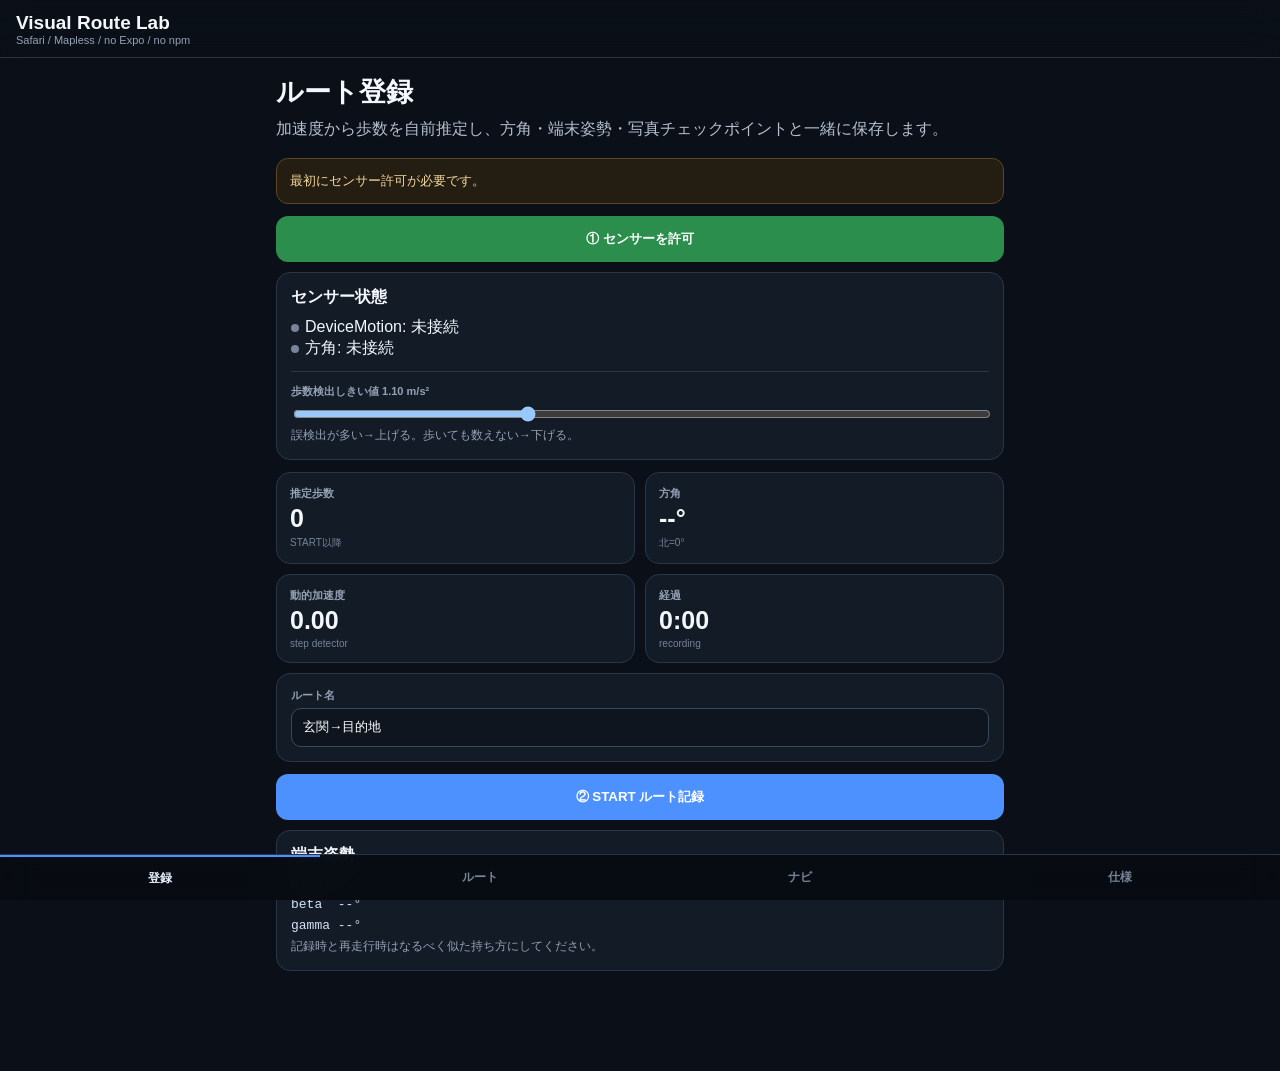
==== index.html @ d41ee61e "flileup" ====
<!doctype html>
<html lang="ja">
<head>
<meta charset="utf-8">
<meta name="viewport" content="width=device-width,initial-scale=1,viewport-fit=cover">
<meta name="theme-color" content="#0b1018">
<meta name="apple-mobile-web-app-capable" content="yes">
<meta name="apple-mobile-web-app-status-bar-style" content="black-translucent">
<title>Visual Route Lab</title>
<style>
:root{color-scheme:dark;--bg:#0b1018;--panel:#131b27;--line:#29364a;--text:#f4f7fb;--muted:#94a1b4;--accent:#4d91ff;--danger:#d5535d;--good:#55b96d;--warn:#efbd66}
*{box-sizing:border-box}html,body{margin:0;background:var(--bg);color:var(--text);font-family:-apple-system,BlinkMacSystemFont,"Segoe UI","Hiragino Sans","Yu Gothic",sans-serif}body{padding-bottom:calc(72px + env(safe-area-inset-bottom))}
header{position:sticky;top:0;z-index:20;background:rgba(11,16,24,.94);backdrop-filter:blur(14px);border-bottom:1px solid var(--line);padding:calc(12px + env(safe-area-inset-top)) 16px 11px}.title{font-size:19px;font-weight:800}.sub{font-size:11px;color:var(--muted)}
main{max-width:760px;margin:auto;padding:16px}.view{display:none}.view.active{display:block}h1{font-size:27px;margin:0 0 7px}.lead{color:#b5c0d0;line-height:1.55;margin:0 0 16px}
.card,.metric{background:var(--panel);border:1px solid var(--line);border-radius:14px}.card{padding:14px;margin-bottom:12px}.card h2{font-size:16px;margin:0 0 9px}.metrics{display:grid;grid-template-columns:1fr 1fr;gap:10px;margin-bottom:10px}.metric{padding:13px}.ml{font-size:11px;color:var(--muted);font-weight:700}.mv{font-size:25px;font-weight:800;margin-top:3px}.ms{font-size:10px;color:#758399;margin-top:3px}
.note{font-size:12px;color:var(--muted);line-height:1.55}.box{border-radius:12px;padding:12px 13px;margin-bottom:12px;font-size:13px;line-height:1.55}.warn{background:#241d12;border:1px solid #5b4726;color:#f3d69e}.error{background:#27151a;border:1px solid #63323a;color:#ffbdc2}.goodbox{background:#112119;border:1px solid #285e38;color:#afe3bb}
.btn{width:100%;border:0;border-radius:12px;padding:14px 13px;margin-bottom:10px;background:var(--accent);color:white;font-weight:800}.btn.secondary{background:transparent;border:1px solid #43526a;color:#dfe8f5}.btn.danger{background:var(--danger)}.btn.good{background:#2c8e4c}.btn:disabled{opacity:.4}.row{display:flex;gap:8px}.row>*{flex:1}
label{display:block;font-size:11px;color:var(--muted);font-weight:700;margin-bottom:5px}input[type=text],select{width:100%;border:1px solid #3b4960;background:#0e151f;color:#fff;border-radius:10px;padding:11px}input[type=range]{width:100%}.mono{font-family:ui-monospace,SFMono-Regular,Menlo,monospace;color:#d6e2f4;line-height:1.6;font-size:13px}
.dot{display:inline-block;width:8px;height:8px;border-radius:50%;background:#778497;margin-right:6px}.dot.ok{background:var(--good)}.route{padding:13px;border:1px solid var(--line);border-radius:12px;background:#101721;margin-bottom:10px}.route-title{font-weight:800;font-size:17px}.route-meta{font-size:11px;color:var(--muted);margin:4px 0 9px}.pills{display:flex;gap:6px;flex-wrap:wrap;margin:7px 0}.pill{font-size:10px;background:#0b111a;border:1px solid #2c394d;color:#adb9c9;padding:5px 7px;border-radius:8px}
.progress{height:12px;background:#0b1119;border-radius:999px;overflow:hidden;margin:10px 0}.progress>div{height:100%;background:var(--accent);width:0}.canvas-wrap{background:#0d141e;border:1px solid var(--line);border-radius:12px;padding:8px;margin:10px 0;text-align:center}canvas{width:100%;max-width:340px;aspect-ratio:1;background:#0b1118;border-radius:9px}.turn{font-weight:800;color:#f0c477;margin-top:8px}.kv{display:grid;grid-template-columns:auto 1fr;gap:5px 12px;font-size:13px}.kv div:nth-child(odd){color:var(--muted)}
.checks{display:flex;gap:8px;overflow:auto;padding:4px 0}.check{min-width:104px}.check img{width:104px;height:78px;object-fit:cover;border-radius:8px;background:#090d13}.check div{font-size:10px;color:var(--muted);text-align:center;margin-top:2px}
nav{position:fixed;left:0;right:0;bottom:0;z-index:30;display:grid;grid-template-columns:repeat(4,1fr);background:rgba(8,12,18,.96);backdrop-filter:blur(15px);border-top:1px solid var(--line);padding-bottom:env(safe-area-inset-bottom)}nav button{border:0;background:transparent;color:#778397;padding:13px 4px;font-weight:800;font-size:12px}nav button.active{color:#e8f0ff;border-top:2px solid var(--accent)}
.modal{display:none;position:fixed;inset:0;z-index:50;background:#000}.modal.active{display:flex;flex-direction:column}.video-wrap{flex:1;min-height:0;display:flex;align-items:center;justify-content:center}video{width:100%;height:100%;object-fit:cover}.controls{padding:14px;background:#0b1018;padding-bottom:calc(14px + env(safe-area-inset-bottom))}.match{font-size:20px;font-weight:800;margin:8px 0}.match.good{color:#8fdfa1}.match.weak{color:#efc577}
</style>
</head>
<body>
<header><div class="title">Visual Route Lab</div><div class="sub">Safari / Mapless / no Expo / no npm</div></header>
<main>
<div id="secureWarning" class="box error" hidden><strong>HTTPSが必要です。</strong><br>カメラを使うため、ファイル直開きではなくGitHub Pages等のHTTPS URLからSafariで開いてください。</div>

<section id="view-record" class="view active">
<h1>ルート登録</h1><p class="lead">加速度から歩数を自前推定し、方角・端末姿勢・写真チェックポイントと一緒に保存します。</p>
<div id="permissionBox" class="box warn">最初にセンサー許可が必要です。</div>
<button id="permit" class="btn good">① センサーを許可</button>
<div class="card"><h2>センサー状態</h2><div><span id="motionDot" class="dot"></span><span id="motionStatus">DeviceMotion: 未接続</span></div><div><span id="orientDot" class="dot"></span><span id="orientStatus">方角: 未接続</span></div><hr style="border:0;border-top:1px solid var(--line);margin:12px 0"><label>歩数検出しきい値 <span id="thLabel">1.10</span> m/s²</label><input id="threshold" type="range" min="0.55" max="2.20" step="0.05" value="1.10"><div class="note">誤検出が多い→上げる。歩いても数えない→下げる。</div></div>
<div class="metrics"><div class="metric"><div class="ml">推定歩数</div><div id="recordSteps" class="mv">0</div><div class="ms">START以降</div></div><div class="metric"><div class="ml">方角</div><div id="heading" class="mv">--°</div><div class="ms">北=0°</div></div><div class="metric"><div class="ml">動的加速度</div><div id="dyn" class="mv">0.00</div><div class="ms">step detector</div></div><div class="metric"><div class="ml">経過</div><div id="elapsed" class="mv">0:00</div><div class="ms">recording</div></div></div>
<div class="card"><label>ルート名</label><input id="routeName" type="text" value="玄関→目的地"></div>
<div id="recordButtons"><button id="startRecord" class="btn">② START ルート記録</button></div>
<div class="card"><h2>端末姿勢</h2><div class="mono">alpha <span id="alpha">--</span>°<br>beta&nbsp; <span id="beta">--</span>°<br>gamma <span id="gamma">--</span>°</div><div class="note">記録時と再走行時はなるべく似た持ち方にしてください。</div></div>
</section>

<section id="view-routes" class="view"><h1>保存ルート</h1><p class="lead">ルートと画像はSafariのIndexedDBに保存します。</p><div id="routesList"></div></section>

<section id="view-nav" class="view">
<h1>簡易ナビ</h1><p class="lead">歩数ベースでは同じSTART地点から再走行します。画像チェックポイントが一致すれば途中位置への補正も試せます。</p>
<div class="card"><label>対象ルート</label><select id="navSelect"><option value="">ルートを選択</option></select></div>
<div class="metrics"><div class="metric"><div class="ml">ナビ歩数</div><div id="navSteps" class="mv">0</div><div class="ms">補正後</div></div><div class="metric"><div class="ml">進捗</div><div id="navProgress" class="mv">0%</div><div class="ms">route position</div></div></div>
<div class="card"><div class="progress"><div id="progressBar"></div></div><div class="kv"><div>現在方角</div><div id="navHead">--°</div><div>登録時近傍</div><div id="recHead">--°</div><div>方角差</div><div id="headDiff">--°</div><div>画像補正</div><div id="offset">なし</div></div><div id="nextTurn" class="turn">ルートを選択してください</div></div>
<div class="canvas-wrap"><canvas id="navCanvas" width="340" height="340"></canvas><div class="note">仮歩幅0.70mで描く相対軌跡。実寸地図ではありません。</div></div>
<div id="navButtons"><button id="startNav" class="btn">同じSTART地点からナビ開始</button><button id="visualMatch" class="btn secondary">画像で現在地点を補正</button></div>
<div id="matchResult" class="card" hidden><h2>画像照合結果</h2><div id="matchScore" class="match">--</div><div id="matchDetail" class="note"></div><button id="applyMatch" class="btn good" hidden>この地点へ補正する</button></div>
</section>

<section id="view-info" class="view"><h1>仕様・制約</h1><div class="card"><h2>不要なもの</h2><div class="kv"><div>Expo</div><div>不要</div><div>npm / Node</div><div>不要</div><div>Xcode / Mac</div><div>不要</div><div>Developer登録</div><div>不要</div><div>外部AI API</div><div>不要</div></div></div><div class="card"><h2>重要な制約</h2><div class="note">ARKit/SLAMではありません。歩数は加速度からの推定です。方角は磁気環境と持ち方の影響を受けます。画像照合は深層学習ではなく簡易特徴量です。絶対座標(x,y,z)やセンチメートル精度は出ません。</div></div></section>
</main>
<nav><button data-view="record" class="active">登録</button><button data-view="routes">ルート</button><button data-view="nav">ナビ</button><button data-view="info">仕様</button></nav>

<div id="camera" class="modal"><div class="video-wrap"><video id="video" playsinline autoplay muted></video></div><div class="controls"><div id="cameraHelp" class="note" style="margin-bottom:10px"></div><button id="capture" class="btn">撮影</button><button id="closeCamera" class="btn secondary">キャンセル</button></div></div>

<script>
(()=>{'use strict';
const $=id=>document.getElementById(id), clamp=(v,a,b)=>Math.max(a,Math.min(b,v)), norm=d=>((d%360)+360)%360;
const adiff=(a,b)=>{let d=Math.abs(norm(a)-norm(b));return d>180?360-d:d};
const ftime=ms=>{const s=Math.max(0,Math.floor(ms/1000));return `${Math.floor(s/60)}:${String(s%60).padStart(2,'0')}`};
const st={granted:false,heading:null,ori:{alpha:null,beta:null,gamma:null},dyn:0,det:{g:9.81,last:0,lastStep:0,th:1.10,refr:300},recording:false,rsteps:0,startAt:0,events:[],checks:[],nav:false,nraw:0,noffset:0,route:null,candidate:null,stream:null,camMode:null};
let dbp=null;
function db(){if(dbp)return dbp;dbp=new Promise((res,rej)=>{const q=indexedDB.open('visual-route-web-v1',1);q.onupgradeneeded=()=>{if(!q.result.objectStoreNames.contains('routes'))q.result.createObjectStore('routes',{keyPath:'id'})};q.onsuccess=()=>res(q.result);q.onerror=()=>rej(q.error)});return dbp}
async function getRoutes(){const d=await db();return new Promise((res,rej)=>{const tx=d.transaction('routes','readonly'),q=tx.objectStore('routes').getAll();q.onsuccess=()=>res(q.result||[]);q.onerror=()=>rej(q.error)})}
async function putRoute(r){const d=await db();return new Promise((res,rej)=>{const tx=d.transaction('routes','readwrite');tx.objectStore('routes').put(r);tx.oncomplete=res;tx.onerror=()=>rej(tx.error)})}
async function delRoute(id){const d=await db();return new Promise((res,rej)=>{const tx=d.transaction('routes','readwrite');tx.objectStore('routes').delete(id);tx.oncomplete=res;tx.onerror=()=>rej(tx.error)})}
function dot(id,ok){$(id).classList.toggle('ok',ok)}
function onOri(e){let h=null;if(typeof e.webkitCompassHeading==='number')h=norm(e.webkitCompassHeading);else if(typeof e.alpha==='number')h=norm(360-e.alpha);if(h!==null)st.heading=h;st.ori={alpha:e.alpha,beta:e.beta,gamma:e.gamma};dot('orientDot',true);$('orientStatus').textContent='方角: 受信中';live()}
function onMotion(e){const a=e.accelerationIncludingGravity;if(!a||[a.x,a.y,a.z].some(v=>typeof v!=='number'))return;const m=Math.sqrt(a.x*a.x+a.y*a.y+a.z*a.z);st.det.g=.92*st.det.g+.08*m;const dyn=Math.abs(m-st.det.g);st.dyn=dyn;dot('motionDot',true);$('motionStatus').textContent='DeviceMotion: 受信中';const now=performance.now();if(dyn>=st.det.th&&st.det.last<st.det.th&&now-st.det.lastStep>=st.det.refr){st.det.lastStep=now;step()}st.det.last=dyn;live()}
function step(){if(st.recording){st.rsteps++;st.events.push({t:Date.now(),steps:st.rsteps,heading:st.heading,ori:{...st.ori}})}if(st.nav)st.nraw++;live();renderNav()}
async function permit(){try{let ok=true;if(typeof DeviceMotionEvent!=='undefined'&&typeof DeviceMotionEvent.requestPermission==='function')ok=(await DeviceMotionEvent.requestPermission())==='granted'&&ok;if(typeof DeviceOrientationEvent!=='undefined'&&typeof DeviceOrientationEvent.requestPermission==='function')ok=(await DeviceOrientationEvent.requestPermission())==='granted'&&ok;if(!ok)throw new Error('権限が拒否されました');addEventListener('devicemotion',onMotion,{passive:true});addEventListener('deviceorientation',onOri,{passive:true});st.granted=true;$('permissionBox').className='box goodbox';$('permissionBox').textContent='センサー許可済み。iPhoneを少し動かして値を確認してください。';$('permit').disabled=true;$('permit').textContent='センサー許可済み'}catch(e){$('permissionBox').className='box error';$('permissionBox').textContent='開始できません: '+e.message}}
function live(){$('recordSteps').textContent=st.rsteps;$('heading').textContent=st.heading==null?'--°':`${st.heading.toFixed(0)}°`;$('dyn').textContent=st.dyn.toFixed(2);for(const k of ['alpha','beta','gamma']){$(k).textContent=typeof st.ori[k]==='number'?st.ori[k].toFixed(1):'--'}if(st.recording)$('elapsed').textContent=ftime(Date.now()-st.startAt)}
function startRecord(){if(!st.granted){alert('先にセンサーを許可してください。');return}st.recording=true;st.rsteps=0;st.startAt=Date.now();st.events=[{t:Date.now(),steps:0,heading:st.heading,ori:{...st.ori}}];st.checks=[];$('recordButtons').innerHTML='<button id="stopRecord" class="btn danger">STOP 保存</button><button id="checkpoint" class="btn secondary">現在地点を写真で記録</button>';$('stopRecord').onclick=stopRecord;$('checkpoint').onclick=()=>openCamera('checkpoint')}
function turns(events){const out=[];if(!events.length)return out;let anchor=events[0].heading,lastStep=0;for(const e of events){if(e.heading==null||anchor==null){anchor=e.heading??anchor;continue}const d=adiff(e.heading,anchor);if(d>=45&&e.steps-lastStep>=3){out.push({steps:e.steps,heading:e.heading,diff:d});anchor=e.heading;lastStep=e.steps}}return out}
async function stopRecord(){st.recording=false;if(st.rsteps<3){alert('歩数が少なすぎるため保存しません。');resetRecord();return}const r={id:'route-'+Date.now(),name:$('routeName').value.trim()||'無題ルート',createdAt:new Date().toISOString(),durationMs:Date.now()-st.startAt,totalSteps:st.rsteps,strideM:.70,events:st.events,turns:turns(st.events),checkpoints:st.checks};await putRoute(r);alert(`保存しました\n${r.name}\n${r.totalSteps}歩 / 写真${r.checkpoints.length}枚`);resetRecord();refresh()}
function resetRecord(){st.recording=false;st.rsteps=0;st.events=[];st.checks=[];$('elapsed').textContent='0:00';$('recordButtons').innerHTML='<button id="startRecord" class="btn">② START ルート記録</button>';$('startRecord').onclick=startRecord;live()}
async function openCamera(mode){if(!window.isSecureContext){alert('カメラにはHTTPSが必要です。');return}try{st.camMode=mode;st.stream=await navigator.mediaDevices.getUserMedia({video:{facingMode:{ideal:'environment'},width:{ideal:1280}},audio:false});$('video').srcObject=st.stream;$('camera').classList.add('active');$('cameraHelp').textContent=mode==='checkpoint'?`記録中 ${st.rsteps}歩地点。固定物を中心に撮影してください。`:'登録時のチェックポイントに近い構図で撮影してください。'}catch(e){alert('カメラを開始できません: '+e.message)}}
function closeCamera(){$('camera').classList.remove('active');if(st.stream){st.stream.getTracks().forEach(t=>t.stop());st.stream=null}$('video').srcObject=null}
async function snap(){const v=$('video');if(v.videoWidth<2)await new Promise(r=>setTimeout(r,250));const max=640,s=Math.min(1,max/v.videoWidth),w=Math.max(1,Math.round(v.videoWidth*s)),h=Math.max(1,Math.round(v.videoHeight*s)),c=document.createElement('canvas');c.width=w;c.height=h;c.getContext('2d').drawImage(v,0,0,w,h);const blob=await new Promise(r=>c.toBlob(r,'image/jpeg',.72));return{blob,desc:descriptor(c)}}
function descriptor(c){const s=document.createElement('canvas');s.width=8;s.height=8;const x=s.getContext('2d',{willReadFrequently:true});x.drawImage(c,0,0,8,8);const d=x.getImageData(0,0,8,8).data,lum=[],R=Array(16).fill(0),G=Array(16).fill(0),B=Array(16).fill(0);for(let i=0;i<d.length;i+=4){const r=d[i],g=d[i+1],b=d[i+2];lum.push(.2126*r+.7152*g+.0722*b);R[Math.min(15,r>>4)]++;G[Math.min(15,g>>4)]++;B[Math.min(15,b>>4)]++}const mean=lum.reduce((a,b)=>a+b,0)/lum.length,sd=Math.sqrt(lum.reduce((q,v)=>q+(v-mean)**2,0)/lum.length)||1,n=h=>{const sum=h.reduce((a,b)=>a+b,0)||1;return h.map(v=>v/sum)};return{lum:lum.map(v=>(v-mean)/sd),r:n(R),g:n(G),b:n(B)}}
function cosine(a,b){let dot=0,aa=0,bb=0;for(let i=0;i<a.length;i++){dot+=a[i]*b[i];aa+=a[i]*a[i];bb+=b[i]*b[i]}return dot/(Math.sqrt(aa*bb)||1)}
function sim(a,b){return clamp(.65*((cosine(a.lum,b.lum)+1)/2)+.35*((cosine(a.r,b.r)+cosine(a.g,b.g)+cosine(a.b,b.b))/3),0,1)}
async function capture(){const s=await snap();if(st.camMode==='checkpoint'){if(st.recording)st.checks.push({id:'cp-'+Date.now(),steps:st.rsteps,heading:st.heading,blob:s.blob,descriptor:s.desc});closeCamera();alert(`${st.rsteps}歩地点の写真を保存しました。`)}else{closeCamera();match(s.desc)}}
function match(desc){if(!st.route?.checkpoints?.length){alert('このルートには写真がありません。');return}let best=null;for(const cp of st.route.checkpoints){if(!cp.descriptor)continue;const score=sim(desc,cp.descriptor);if(!best||score>best.score)best={cp,score}}if(!best)return;st.candidate=best;$('matchResult').hidden=false;$('matchScore').textContent=`類似度 ${(best.score*100).toFixed(0)}%`;$('matchScore').className='match '+(best.score>=.72?'good':'weak');$('matchDetail').textContent=`最も近い登録画像: ${best.cp.steps}歩地点。`+(best.score>=.72?' 補正候補として比較的強い一致です。':' 一致が弱めです。構図を合わせて再撮影してください。');$('applyMatch').hidden=best.score<.62}
function applyMatch(){if(!st.candidate)return;st.noffset=st.candidate.cp.steps-st.nraw;$('offset').textContent=`${st.noffset>=0?'+':''}${st.noffset}歩`;renderNav()}
function routePoints(r){const p=[{x:0,y:0,steps:0}];let x=0,y=0;for(const e of r?.events||[]){if(!e.steps)continue;const h=(typeof e.heading==='number'?e.heading:0)*Math.PI/180;x+=Math.sin(h)*(r.strideM||.7);y-=Math.cos(h)*(r.strideM||.7);p.push({x,y,steps:e.steps})}return p}
function draw(c,r,progress=null){const ctx=c.getContext('2d');ctx.fillStyle='#0b1118';ctx.fillRect(0,0,c.width,c.height);const p=routePoints(r);if(p.length<2)return;const xs=p.map(q=>q.x),ys=p.map(q=>q.y),minX=Math.min(...xs),maxX=Math.max(...xs),minY=Math.min(...ys),maxY=Math.max(...ys),rx=Math.max(.5,maxX-minX),ry=Math.max(.5,maxY-minY),pad=28,u=c.width-pad*2,sc=Math.min(u/rx,u/ry),xy=q=>({x:pad+(q.x-minX)*sc+(u-rx*sc)/2,y:pad+(q.y-minY)*sc+(u-ry*sc)/2});ctx.strokeStyle='#596a82';ctx.lineWidth=3;ctx.beginPath();p.forEach((q,i)=>{q=xy(q);i?ctx.lineTo(q.x,q.y):ctx.moveTo(q.x,q.y)});ctx.stroke();const d=(q,col,r)=>{q=xy(q);ctx.fillStyle=col;ctx.beginPath();ctx.arc(q.x,q.y,r,0,Math.PI*2);ctx.fill()};d(p[0],'#62c77a',7);d(p.at(-1),'#efb85e',7);if(progress!=null)d(p[clamp(Math.round(progress*(p.length-1)),0,p.length-1)],'#4d91ff',8);ctx.fillStyle='#7b899c';ctx.font='bold 12px -apple-system';ctx.fillText('N',c.width-22,18)}
async function refresh(){const rs=(await getRoutes()).sort((a,b)=>String(b.createdAt).localeCompare(String(a.createdAt))),list=$('routesList');list.innerHTML='';if(!rs.length)list.innerHTML='<div class="card"><div class="note">まだルートがありません。</div></div>';for(const r of rs){const d=document.createElement('div');d.className='route';d.innerHTML='<div class="route-title"></div><div class="route-meta"></div><div class="pills"></div><div class="canvas-wrap"><canvas width="340" height="340"></canvas></div><div class="checks"></div><div class="row"><button class="btn secondary choose" style="margin:0">ナビに選択</button><button class="btn secondary del" style="margin:0">削除</button></div>';d.querySelector('.route-title').textContent=r.name;d.querySelector('.route-meta').textContent=new Date(r.createdAt).toLocaleString('ja-JP');d.querySelector('.pills').innerHTML=`<span class="pill">${r.totalSteps}歩</span><span class="pill">${ftime(r.durationMs)}</span><span class="pill">${r.turns?.length||0} turns</span><span class="pill">${r.checkpoints?.length||0} photos</span>`;draw(d.querySelector('canvas'),r);const cc=d.querySelector('.checks');for(const cp of r.checkpoints||[]){const b=document.createElement('div');b.className='check';const img=document.createElement('img'),url=URL.createObjectURL(cp.blob);img.src=url;img.onload=()=>URL.revokeObjectURL(url);const lab=document.createElement('div');lab.textContent=`${cp.steps}歩`;b.append(img,lab);cc.appendChild(b)}d.querySelector('.choose').onclick=()=>{$('navSelect').value=r.id;loadNav(r.id);show('nav')};d.querySelector('.del').onclick=async()=>{if(confirm(`「${r.name}」を削除しますか？`)){await delRoute(r.id);refresh()}};list.appendChild(d)}const sel=$('navSelect'),prev=sel.value;sel.innerHTML='<option value="">ルートを選択</option>';for(const r of rs){const o=document.createElement('option');o.value=r.id;o.textContent=`${r.name} / ${r.totalSteps}歩`;sel.appendChild(o)}if(rs.some(r=>r.id===prev))sel.value=prev}
async function loadNav(id){const rs=await getRoutes();st.route=rs.find(r=>r.id===id)||null;st.nav=false;st.nraw=0;st.noffset=0;st.candidate=null;$('offset').textContent='なし';$('matchResult').hidden=true;renderNav()}
function nearest(r,steps){let best=null,err=1e9;for(const e of r?.events||[]){const x=Math.abs(e.steps-steps);if(x<err){err=x;best=e}}return best}function nextT(r,steps){return(r?.turns||[]).find(t=>t.steps>steps+1)||null}
function renderNav(){const r=st.route,steps=Math.max(0,st.nraw+st.noffset);$('navSteps').textContent=steps;$('navHead').textContent=st.heading==null?'--°':`${st.heading.toFixed(0)}°`;if(!r){$('navProgress').textContent='0%';$('progressBar').style.width='0%';$('nextTurn').textContent='ルートを選択してください';draw($('navCanvas'),null);return}const p=clamp(steps/Math.max(1,r.totalSteps),0,1);$('navProgress').textContent=`${Math.round(p*100)}%`;$('progressBar').style.width=`${p*100}%`;const e=nearest(r,steps);$('recHead').textContent=e?.heading==null?'--°':`${e.heading.toFixed(0)}°`;$('headDiff').textContent=e?.heading==null||st.heading==null?'--°':`${adiff(e.heading,st.heading).toFixed(0)}°`;const t=nextT(r,steps);$('nextTurn').textContent=p>=.98?'GOAL付近です':t?`次の大きな方向変化まで約 ${Math.max(0,t.steps-steps)} 歩`:'この先に大きな方向変化はありません';draw($('navCanvas'),r,p)}
function startNav(){if(!st.granted){alert('先に登録タブでセンサーを許可してください。');return}if(!st.route){alert('ルートを選択してください。');return}st.nav=true;st.nraw=0;st.noffset=0;$('offset').textContent='なし';navButtons(true)}function stopNav(){st.nav=false;navButtons(false)}function navButtons(active){$('navButtons').innerHTML=active?'<button id="stopNav" class="btn danger">ナビ停止</button><button id="visualMatch" class="btn secondary">画像で現在地点を補正</button>':'<button id="startNav" class="btn">同じSTART地点からナビ開始</button><button id="visualMatch" class="btn secondary">画像で現在地点を補正</button>';if(active)$('stopNav').onclick=stopNav;else $('startNav').onclick=startNav;$('visualMatch').onclick=()=>openCamera('visual-match')}
function show(name){document.querySelectorAll('.view').forEach(v=>v.classList.remove('active'));document.querySelectorAll('nav button').forEach(b=>b.classList.toggle('active',b.dataset.view===name));$('view-'+name).classList.add('active');if(name==='routes')refresh();if(name==='nav')renderNav();scrollTo(0,0)}
document.querySelectorAll('nav button').forEach(b=>b.onclick=()=>show(b.dataset.view));$('permit').onclick=permit;$('startRecord').onclick=startRecord;$('threshold').oninput=()=>{st.det.th=parseFloat($('threshold').value);$('thLabel').textContent=st.det.th.toFixed(2)};$('capture').onclick=capture;$('closeCamera').onclick=closeCamera;$('startNav').onclick=startNav;$('visualMatch').onclick=()=>openCamera('visual-match');$('applyMatch').onclick=applyMatch;$('navSelect').onchange=()=>loadNav($('navSelect').value);if(!window.isSecureContext)$('secureWarning').hidden=false;setInterval(()=>{if(st.recording)live()},500);db().then(refresh);
})();
</script>
</body></html>
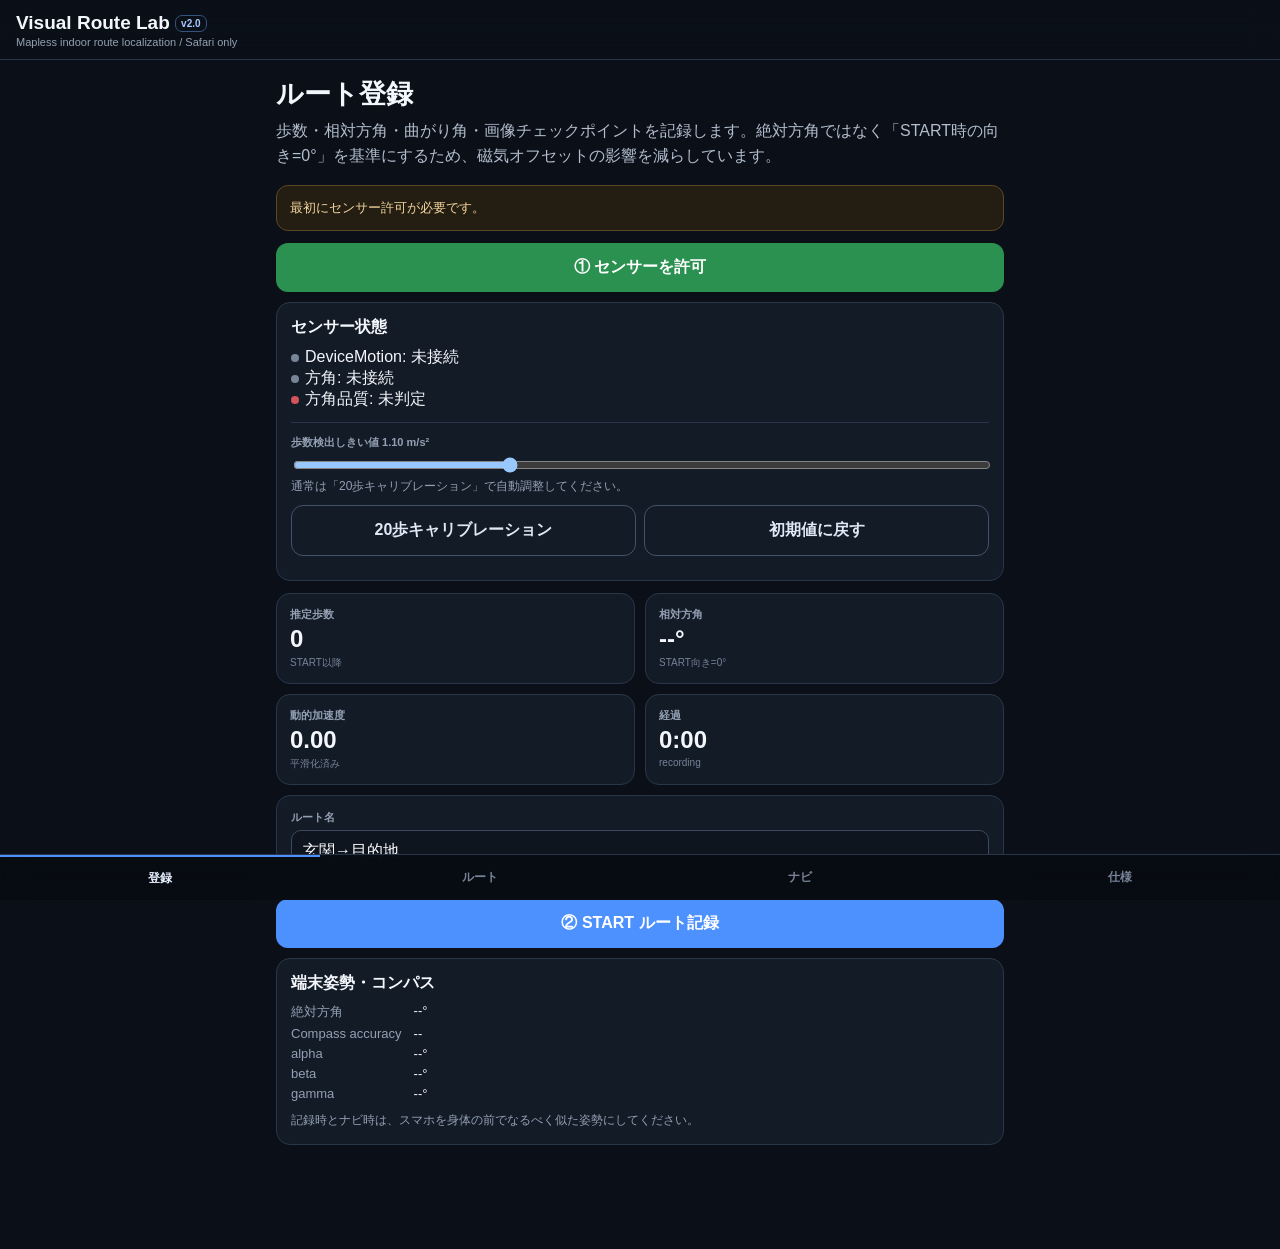
==== commit 3137b664: "Add files via upload" ====
--- a/index.html
+++ b/index.html
@@ -6,96 +6,181 @@
 <meta name="theme-color" content="#0b1018">
 <meta name="apple-mobile-web-app-capable" content="yes">
 <meta name="apple-mobile-web-app-status-bar-style" content="black-translucent">
-<title>Visual Route Lab</title>
-<style>
-:root{color-scheme:dark;--bg:#0b1018;--panel:#131b27;--line:#29364a;--text:#f4f7fb;--muted:#94a1b4;--accent:#4d91ff;--danger:#d5535d;--good:#55b96d;--warn:#efbd66}
-*{box-sizing:border-box}html,body{margin:0;background:var(--bg);color:var(--text);font-family:-apple-system,BlinkMacSystemFont,"Segoe UI","Hiragino Sans","Yu Gothic",sans-serif}body{padding-bottom:calc(72px + env(safe-area-inset-bottom))}
-header{position:sticky;top:0;z-index:20;background:rgba(11,16,24,.94);backdrop-filter:blur(14px);border-bottom:1px solid var(--line);padding:calc(12px + env(safe-area-inset-top)) 16px 11px}.title{font-size:19px;font-weight:800}.sub{font-size:11px;color:var(--muted)}
-main{max-width:760px;margin:auto;padding:16px}.view{display:none}.view.active{display:block}h1{font-size:27px;margin:0 0 7px}.lead{color:#b5c0d0;line-height:1.55;margin:0 0 16px}
-.card,.metric{background:var(--panel);border:1px solid var(--line);border-radius:14px}.card{padding:14px;margin-bottom:12px}.card h2{font-size:16px;margin:0 0 9px}.metrics{display:grid;grid-template-columns:1fr 1fr;gap:10px;margin-bottom:10px}.metric{padding:13px}.ml{font-size:11px;color:var(--muted);font-weight:700}.mv{font-size:25px;font-weight:800;margin-top:3px}.ms{font-size:10px;color:#758399;margin-top:3px}
-.note{font-size:12px;color:var(--muted);line-height:1.55}.box{border-radius:12px;padding:12px 13px;margin-bottom:12px;font-size:13px;line-height:1.55}.warn{background:#241d12;border:1px solid #5b4726;color:#f3d69e}.error{background:#27151a;border:1px solid #63323a;color:#ffbdc2}.goodbox{background:#112119;border:1px solid #285e38;color:#afe3bb}
-.btn{width:100%;border:0;border-radius:12px;padding:14px 13px;margin-bottom:10px;background:var(--accent);color:white;font-weight:800}.btn.secondary{background:transparent;border:1px solid #43526a;color:#dfe8f5}.btn.danger{background:var(--danger)}.btn.good{background:#2c8e4c}.btn:disabled{opacity:.4}.row{display:flex;gap:8px}.row>*{flex:1}
-label{display:block;font-size:11px;color:var(--muted);font-weight:700;margin-bottom:5px}input[type=text],select{width:100%;border:1px solid #3b4960;background:#0e151f;color:#fff;border-radius:10px;padding:11px}input[type=range]{width:100%}.mono{font-family:ui-monospace,SFMono-Regular,Menlo,monospace;color:#d6e2f4;line-height:1.6;font-size:13px}
-.dot{display:inline-block;width:8px;height:8px;border-radius:50%;background:#778497;margin-right:6px}.dot.ok{background:var(--good)}.route{padding:13px;border:1px solid var(--line);border-radius:12px;background:#101721;margin-bottom:10px}.route-title{font-weight:800;font-size:17px}.route-meta{font-size:11px;color:var(--muted);margin:4px 0 9px}.pills{display:flex;gap:6px;flex-wrap:wrap;margin:7px 0}.pill{font-size:10px;background:#0b111a;border:1px solid #2c394d;color:#adb9c9;padding:5px 7px;border-radius:8px}
-.progress{height:12px;background:#0b1119;border-radius:999px;overflow:hidden;margin:10px 0}.progress>div{height:100%;background:var(--accent);width:0}.canvas-wrap{background:#0d141e;border:1px solid var(--line);border-radius:12px;padding:8px;margin:10px 0;text-align:center}canvas{width:100%;max-width:340px;aspect-ratio:1;background:#0b1118;border-radius:9px}.turn{font-weight:800;color:#f0c477;margin-top:8px}.kv{display:grid;grid-template-columns:auto 1fr;gap:5px 12px;font-size:13px}.kv div:nth-child(odd){color:var(--muted)}
-.checks{display:flex;gap:8px;overflow:auto;padding:4px 0}.check{min-width:104px}.check img{width:104px;height:78px;object-fit:cover;border-radius:8px;background:#090d13}.check div{font-size:10px;color:var(--muted);text-align:center;margin-top:2px}
-nav{position:fixed;left:0;right:0;bottom:0;z-index:30;display:grid;grid-template-columns:repeat(4,1fr);background:rgba(8,12,18,.96);backdrop-filter:blur(15px);border-top:1px solid var(--line);padding-bottom:env(safe-area-inset-bottom)}nav button{border:0;background:transparent;color:#778397;padding:13px 4px;font-weight:800;font-size:12px}nav button.active{color:#e8f0ff;border-top:2px solid var(--accent)}
-.modal{display:none;position:fixed;inset:0;z-index:50;background:#000}.modal.active{display:flex;flex-direction:column}.video-wrap{flex:1;min-height:0;display:flex;align-items:center;justify-content:center}video{width:100%;height:100%;object-fit:cover}.controls{padding:14px;background:#0b1018;padding-bottom:calc(14px + env(safe-area-inset-bottom))}.match{font-size:20px;font-weight:800;margin:8px 0}.match.good{color:#8fdfa1}.match.weak{color:#efc577}
-</style>
+<meta name="apple-mobile-web-app-title" content="Visual Route">
+<link rel="manifest" href="./manifest.webmanifest">
+<link rel="stylesheet" href="./style.css?v=2.0.0">
+<title>Visual Route Lab v2</title>
 </head>
 <body>
-<header><div class="title">Visual Route Lab</div><div class="sub">Safari / Mapless / no Expo / no npm</div></header>
+<header>
+  <div class="header-title">Visual Route Lab <span class="version">v2.0</span></div>
+  <div class="header-sub">Mapless indoor route localization / Safari only</div>
+</header>
+
+<div id="resumeBanner" class="resume-banner" hidden>
+  <div><strong>計測を一時停止しました</strong><br><span id="resumeReason">Safariが非表示になりました。</span></div>
+  <button id="btnResumeMeasurement" class="mini-btn">計測を再開</button>
+</div>
+
 <main>
-<div id="secureWarning" class="box error" hidden><strong>HTTPSが必要です。</strong><br>カメラを使うため、ファイル直開きではなくGitHub Pages等のHTTPS URLからSafariで開いてください。</div>
+  <div id="secureWarning" class="box error" hidden>
+    <strong>HTTPSが必要です。</strong><br>
+    GitHub PagesのHTTPS URLからSafariで開いてください。
+  </div>
 
-<section id="view-record" class="view active">
-<h1>ルート登録</h1><p class="lead">加速度から歩数を自前推定し、方角・端末姿勢・写真チェックポイントと一緒に保存します。</p>
-<div id="permissionBox" class="box warn">最初にセンサー許可が必要です。</div>
-<button id="permit" class="btn good">① センサーを許可</button>
-<div class="card"><h2>センサー状態</h2><div><span id="motionDot" class="dot"></span><span id="motionStatus">DeviceMotion: 未接続</span></div><div><span id="orientDot" class="dot"></span><span id="orientStatus">方角: 未接続</span></div><hr style="border:0;border-top:1px solid var(--line);margin:12px 0"><label>歩数検出しきい値 <span id="thLabel">1.10</span> m/s²</label><input id="threshold" type="range" min="0.55" max="2.20" step="0.05" value="1.10"><div class="note">誤検出が多い→上げる。歩いても数えない→下げる。</div></div>
-<div class="metrics"><div class="metric"><div class="ml">推定歩数</div><div id="recordSteps" class="mv">0</div><div class="ms">START以降</div></div><div class="metric"><div class="ml">方角</div><div id="heading" class="mv">--°</div><div class="ms">北=0°</div></div><div class="metric"><div class="ml">動的加速度</div><div id="dyn" class="mv">0.00</div><div class="ms">step detector</div></div><div class="metric"><div class="ml">経過</div><div id="elapsed" class="mv">0:00</div><div class="ms">recording</div></div></div>
-<div class="card"><label>ルート名</label><input id="routeName" type="text" value="玄関→目的地"></div>
-<div id="recordButtons"><button id="startRecord" class="btn">② START ルート記録</button></div>
-<div class="card"><h2>端末姿勢</h2><div class="mono">alpha <span id="alpha">--</span>°<br>beta&nbsp; <span id="beta">--</span>°<br>gamma <span id="gamma">--</span>°</div><div class="note">記録時と再走行時はなるべく似た持ち方にしてください。</div></div>
-</section>
+  <section id="view-record" class="view active">
+    <h1>ルート登録</h1>
+    <p class="lead">歩数・相対方角・曲がり角・画像チェックポイントを記録します。絶対方角ではなく「START時の向き=0°」を基準にするため、磁気オフセットの影響を減らしています。</p>
 
-<section id="view-routes" class="view"><h1>保存ルート</h1><p class="lead">ルートと画像はSafariのIndexedDBに保存します。</p><div id="routesList"></div></section>
+    <div id="permissionBox" class="box warn">最初にセンサー許可が必要です。</div>
+    <button id="btnPermission" class="btn good">① センサーを許可</button>
 
-<section id="view-nav" class="view">
-<h1>簡易ナビ</h1><p class="lead">歩数ベースでは同じSTART地点から再走行します。画像チェックポイントが一致すれば途中位置への補正も試せます。</p>
-<div class="card"><label>対象ルート</label><select id="navSelect"><option value="">ルートを選択</option></select></div>
-<div class="metrics"><div class="metric"><div class="ml">ナビ歩数</div><div id="navSteps" class="mv">0</div><div class="ms">補正後</div></div><div class="metric"><div class="ml">進捗</div><div id="navProgress" class="mv">0%</div><div class="ms">route position</div></div></div>
-<div class="card"><div class="progress"><div id="progressBar"></div></div><div class="kv"><div>現在方角</div><div id="navHead">--°</div><div>登録時近傍</div><div id="recHead">--°</div><div>方角差</div><div id="headDiff">--°</div><div>画像補正</div><div id="offset">なし</div></div><div id="nextTurn" class="turn">ルートを選択してください</div></div>
-<div class="canvas-wrap"><canvas id="navCanvas" width="340" height="340"></canvas><div class="note">仮歩幅0.70mで描く相対軌跡。実寸地図ではありません。</div></div>
-<div id="navButtons"><button id="startNav" class="btn">同じSTART地点からナビ開始</button><button id="visualMatch" class="btn secondary">画像で現在地点を補正</button></div>
-<div id="matchResult" class="card" hidden><h2>画像照合結果</h2><div id="matchScore" class="match">--</div><div id="matchDetail" class="note"></div><button id="applyMatch" class="btn good" hidden>この地点へ補正する</button></div>
-</section>
+    <div class="card">
+      <h2>センサー状態</h2>
+      <div><span id="motionDot" class="dot"></span><span id="motionStatus">DeviceMotion: 未接続</span></div>
+      <div><span id="orientDot" class="dot"></span><span id="orientStatus">方角: 未接続</span></div>
+      <div><span id="compassQualityDot" class="dot"></span><span id="compassQuality">方角品質: 未判定</span></div>
+      <div class="divider"></div>
+      <label>歩数検出しきい値 <span id="thresholdLabel">1.10</span> m/s²</label>
+      <input id="threshold" type="range" min="0.35" max="2.80" step="0.05" value="1.10">
+      <div class="note">通常は「20歩キャリブレーション」で自動調整してください。</div>
+      <div class="row top-gap">
+        <button id="btnCalibration" class="btn secondary">20歩キャリブレーション</button>
+        <button id="btnResetCalibration" class="btn secondary">初期値に戻す</button>
+      </div>
+      <div id="calibrationResult" class="small"></div>
+    </div>
 
-<section id="view-info" class="view"><h1>仕様・制約</h1><div class="card"><h2>不要なもの</h2><div class="kv"><div>Expo</div><div>不要</div><div>npm / Node</div><div>不要</div><div>Xcode / Mac</div><div>不要</div><div>Developer登録</div><div>不要</div><div>外部AI API</div><div>不要</div></div></div><div class="card"><h2>重要な制約</h2><div class="note">ARKit/SLAMではありません。歩数は加速度からの推定です。方角は磁気環境と持ち方の影響を受けます。画像照合は深層学習ではなく簡易特徴量です。絶対座標(x,y,z)やセンチメートル精度は出ません。</div></div></section>
+    <div class="metrics">
+      <div class="metric"><div class="metric-label">推定歩数</div><div id="recordSteps" class="metric-value">0</div><div class="metric-sub">START以降</div></div>
+      <div class="metric"><div class="metric-label">相対方角</div><div id="relativeHeading" class="metric-value">--°</div><div class="metric-sub">START向き=0°</div></div>
+      <div class="metric"><div class="metric-label">動的加速度</div><div id="dynamicAcc" class="metric-value">0.00</div><div class="metric-sub">平滑化済み</div></div>
+      <div class="metric"><div class="metric-label">経過</div><div id="elapsed" class="metric-value">0:00</div><div class="metric-sub">recording</div></div>
+    </div>
+
+    <div class="card">
+      <label>ルート名</label>
+      <input id="routeName" type="text" value="玄関→目的地" autocomplete="off">
+    </div>
+
+    <div id="recordButtons"><button id="btnStartRecord" class="btn">② START ルート記録</button></div>
+
+    <div class="card">
+      <h2>端末姿勢・コンパス</h2>
+      <div class="kv">
+        <div>絶対方角</div><div id="absoluteHeading">--°</div>
+        <div>Compass accuracy</div><div id="compassAccuracy">--</div>
+        <div>alpha</div><div id="alpha">--°</div>
+        <div>beta</div><div id="beta">--°</div>
+        <div>gamma</div><div id="gamma">--°</div>
+      </div>
+      <div class="note top-gap">記録時とナビ時は、スマホを身体の前でなるべく似た姿勢にしてください。</div>
+    </div>
+  </section>
+
+  <section id="view-routes" class="view">
+    <h1>保存ルート</h1>
+    <p class="lead">ルートと写真はSafariのIndexedDBに保存します。消失対策としてバックアップ書き出しもできます。</p>
+    <div class="card">
+      <h2>バックアップ</h2>
+      <div class="row">
+        <button id="btnExport" class="btn secondary">バックアップ書き出し</button>
+        <button id="btnImport" class="btn secondary">バックアップ復元</button>
+      </div>
+      <input id="importFile" type="file" accept="application/json,.json" hidden>
+      <div id="storageInfo" class="small">ストレージ使用量を確認中…</div>
+    </div>
+    <div id="routesList"></div>
+  </section>
+
+  <section id="view-nav" class="view">
+    <h1>簡易ナビ</h1>
+    <p class="lead">歩数だけでなく、相対方角・曲がり角で自動補正します。さらに画像チェックポイントで途中地点へ再ローカライズできます。</p>
+
+    <div class="card">
+      <label>対象ルート</label>
+      <select id="navRouteSelect"><option value="">ルートを選択</option></select>
+    </div>
+
+    <div class="metrics">
+      <div class="metric"><div class="metric-label">推定地点</div><div id="navSteps" class="metric-value">0歩</div><div class="metric-sub">補正後</div></div>
+      <div class="metric"><div class="metric-label">進捗</div><div id="navProgressValue" class="metric-value">0%</div><div class="metric-sub">route position</div></div>
+      <div class="metric"><div class="metric-label">信頼度</div><div id="navConfidence" class="metric-value confidence-medium">--</div><div class="metric-sub">複数情報から評価</div></div>
+      <div class="metric"><div class="metric-label">相対方角</div><div id="navRelativeHeading" class="metric-value">--°</div><div class="metric-sub">NAV開始向き=0°</div></div>
+    </div>
+
+    <div class="card">
+      <div class="progress"><div id="navProgressBar"></div></div>
+      <div class="kv">
+        <div>生の歩数</div><div id="navRawSteps">0</div>
+        <div>登録近傍方角</div><div id="navRecordedHeading">--°</div>
+        <div>方角差</div><div id="navHeadingDiff">--°</div>
+        <div>曲がり補正</div><div id="turnCorrectionLabel">なし</div>
+        <div>画像補正</div><div id="visualCorrectionLabel">なし</div>
+      </div>
+      <div id="nextTurn" class="turn">ルートを選択してください</div>
+    </div>
+
+    <div class="canvas-wrap">
+      <canvas id="navCanvas" width="340" height="340"></canvas>
+      <div class="small">START方向を上として描く相対軌跡。仮歩幅0.70mであり実寸地図ではありません。</div>
+    </div>
+
+    <div id="navButtons">
+      <button id="btnStartNav" class="btn">同じSTART地点からナビ開始</button>
+      <button id="btnVisualMatch" class="btn secondary">画像で現在地点を補正</button>
+    </div>
+
+    <div id="matchResult" class="card" hidden>
+      <h2>画像照合結果</h2>
+      <div id="matchScore" class="match">--</div>
+      <div id="matchDetail" class="note"></div>
+      <button id="btnApplyMatch" class="btn good" hidden>この地点へ補正する</button>
+    </div>
+  </section>
+
+  <section id="view-info" class="view">
+    <h1>仕様・課題</h1>
+    <div class="card">
+      <h2>V2で対応した課題</h2>
+      <ul class="compact-list">
+        <li>20歩キャリブレーションで歩数しきい値を自動調整</li>
+        <li>歩数検出を単純なしきい値交差から「平滑化＋局所ピーク」に改善</li>
+        <li>絶対コンパスではなくSTART基準の相対方角を使用</li>
+        <li>曲がり角アンカーで歩数ドリフトを自動補正</li>
+        <li>画像特徴量を高密度化し、第2候補との差も見て誤一致を抑制</li>
+        <li>写真の暗さ・コントラスト・エッジ量を品質判定</li>
+        <li>Safariが非表示になったら計測を止め、復帰後に明示再開</li>
+        <li>対応端末ではScreen Wake Lockで画面消灯を抑制</li>
+        <li>IndexedDBデータのJSONバックアップ/復元</li>
+        <li>Service Workerをnetwork-first化し、更新が古いキャッシュに張り付く問題を軽減</li>
+      </ul>
+    </div>
+    <div class="card">
+      <h2>残る制約</h2>
+      <div class="note">
+        ARKit/SLAMではありません。絶対座標(x,y,z)は出ません。加速度ベース歩数は歩き方・持ち方で誤差が出ます。相対方角も磁気ドリフトの影響は残ります。画像照合は深層学習ではないため、似た廊下・大きな視点差・照明差には弱いです。
+      </div>
+    </div>
+  </section>
 </main>
-<nav><button data-view="record" class="active">登録</button><button data-view="routes">ルート</button><button data-view="nav">ナビ</button><button data-view="info">仕様</button></nav>
 
-<div id="camera" class="modal"><div class="video-wrap"><video id="video" playsinline autoplay muted></video></div><div class="controls"><div id="cameraHelp" class="note" style="margin-bottom:10px"></div><button id="capture" class="btn">撮影</button><button id="closeCamera" class="btn secondary">キャンセル</button></div></div>
+<nav>
+  <button data-view="record" class="active">登録</button>
+  <button data-view="routes">ルート</button>
+  <button data-view="nav">ナビ</button>
+  <button data-view="info">仕様</button>
+</nav>
 
-<script>
-(()=>{'use strict';
-const $=id=>document.getElementById(id), clamp=(v,a,b)=>Math.max(a,Math.min(b,v)), norm=d=>((d%360)+360)%360;
-const adiff=(a,b)=>{let d=Math.abs(norm(a)-norm(b));return d>180?360-d:d};
-const ftime=ms=>{const s=Math.max(0,Math.floor(ms/1000));return `${Math.floor(s/60)}:${String(s%60).padStart(2,'0')}`};
-const st={granted:false,heading:null,ori:{alpha:null,beta:null,gamma:null},dyn:0,det:{g:9.81,last:0,lastStep:0,th:1.10,refr:300},recording:false,rsteps:0,startAt:0,events:[],checks:[],nav:false,nraw:0,noffset:0,route:null,candidate:null,stream:null,camMode:null};
-let dbp=null;
-function db(){if(dbp)return dbp;dbp=new Promise((res,rej)=>{const q=indexedDB.open('visual-route-web-v1',1);q.onupgradeneeded=()=>{if(!q.result.objectStoreNames.contains('routes'))q.result.createObjectStore('routes',{keyPath:'id'})};q.onsuccess=()=>res(q.result);q.onerror=()=>rej(q.error)});return dbp}
-async function getRoutes(){const d=await db();return new Promise((res,rej)=>{const tx=d.transaction('routes','readonly'),q=tx.objectStore('routes').getAll();q.onsuccess=()=>res(q.result||[]);q.onerror=()=>rej(q.error)})}
-async function putRoute(r){const d=await db();return new Promise((res,rej)=>{const tx=d.transaction('routes','readwrite');tx.objectStore('routes').put(r);tx.oncomplete=res;tx.onerror=()=>rej(tx.error)})}
-async function delRoute(id){const d=await db();return new Promise((res,rej)=>{const tx=d.transaction('routes','readwrite');tx.objectStore('routes').delete(id);tx.oncomplete=res;tx.onerror=()=>rej(tx.error)})}
-function dot(id,ok){$(id).classList.toggle('ok',ok)}
-function onOri(e){let h=null;if(typeof e.webkitCompassHeading==='number')h=norm(e.webkitCompassHeading);else if(typeof e.alpha==='number')h=norm(360-e.alpha);if(h!==null)st.heading=h;st.ori={alpha:e.alpha,beta:e.beta,gamma:e.gamma};dot('orientDot',true);$('orientStatus').textContent='方角: 受信中';live()}
-function onMotion(e){const a=e.accelerationIncludingGravity;if(!a||[a.x,a.y,a.z].some(v=>typeof v!=='number'))return;const m=Math.sqrt(a.x*a.x+a.y*a.y+a.z*a.z);st.det.g=.92*st.det.g+.08*m;const dyn=Math.abs(m-st.det.g);st.dyn=dyn;dot('motionDot',true);$('motionStatus').textContent='DeviceMotion: 受信中';const now=performance.now();if(dyn>=st.det.th&&st.det.last<st.det.th&&now-st.det.lastStep>=st.det.refr){st.det.lastStep=now;step()}st.det.last=dyn;live()}
-function step(){if(st.recording){st.rsteps++;st.events.push({t:Date.now(),steps:st.rsteps,heading:st.heading,ori:{...st.ori}})}if(st.nav)st.nraw++;live();renderNav()}
-async function permit(){try{let ok=true;if(typeof DeviceMotionEvent!=='undefined'&&typeof DeviceMotionEvent.requestPermission==='function')ok=(await DeviceMotionEvent.requestPermission())==='granted'&&ok;if(typeof DeviceOrientationEvent!=='undefined'&&typeof DeviceOrientationEvent.requestPermission==='function')ok=(await DeviceOrientationEvent.requestPermission())==='granted'&&ok;if(!ok)throw new Error('権限が拒否されました');addEventListener('devicemotion',onMotion,{passive:true});addEventListener('deviceorientation',onOri,{passive:true});st.granted=true;$('permissionBox').className='box goodbox';$('permissionBox').textContent='センサー許可済み。iPhoneを少し動かして値を確認してください。';$('permit').disabled=true;$('permit').textContent='センサー許可済み'}catch(e){$('permissionBox').className='box error';$('permissionBox').textContent='開始できません: '+e.message}}
-function live(){$('recordSteps').textContent=st.rsteps;$('heading').textContent=st.heading==null?'--°':`${st.heading.toFixed(0)}°`;$('dyn').textContent=st.dyn.toFixed(2);for(const k of ['alpha','beta','gamma']){$(k).textContent=typeof st.ori[k]==='number'?st.ori[k].toFixed(1):'--'}if(st.recording)$('elapsed').textContent=ftime(Date.now()-st.startAt)}
-function startRecord(){if(!st.granted){alert('先にセンサーを許可してください。');return}st.recording=true;st.rsteps=0;st.startAt=Date.now();st.events=[{t:Date.now(),steps:0,heading:st.heading,ori:{...st.ori}}];st.checks=[];$('recordButtons').innerHTML='<button id="stopRecord" class="btn danger">STOP 保存</button><button id="checkpoint" class="btn secondary">現在地点を写真で記録</button>';$('stopRecord').onclick=stopRecord;$('checkpoint').onclick=()=>openCamera('checkpoint')}
-function turns(events){const out=[];if(!events.length)return out;let anchor=events[0].heading,lastStep=0;for(const e of events){if(e.heading==null||anchor==null){anchor=e.heading??anchor;continue}const d=adiff(e.heading,anchor);if(d>=45&&e.steps-lastStep>=3){out.push({steps:e.steps,heading:e.heading,diff:d});anchor=e.heading;lastStep=e.steps}}return out}
-async function stopRecord(){st.recording=false;if(st.rsteps<3){alert('歩数が少なすぎるため保存しません。');resetRecord();return}const r={id:'route-'+Date.now(),name:$('routeName').value.trim()||'無題ルート',createdAt:new Date().toISOString(),durationMs:Date.now()-st.startAt,totalSteps:st.rsteps,strideM:.70,events:st.events,turns:turns(st.events),checkpoints:st.checks};await putRoute(r);alert(`保存しました\n${r.name}\n${r.totalSteps}歩 / 写真${r.checkpoints.length}枚`);resetRecord();refresh()}
-function resetRecord(){st.recording=false;st.rsteps=0;st.events=[];st.checks=[];$('elapsed').textContent='0:00';$('recordButtons').innerHTML='<button id="startRecord" class="btn">② START ルート記録</button>';$('startRecord').onclick=startRecord;live()}
-async function openCamera(mode){if(!window.isSecureContext){alert('カメラにはHTTPSが必要です。');return}try{st.camMode=mode;st.stream=await navigator.mediaDevices.getUserMedia({video:{facingMode:{ideal:'environment'},width:{ideal:1280}},audio:false});$('video').srcObject=st.stream;$('camera').classList.add('active');$('cameraHelp').textContent=mode==='checkpoint'?`記録中 ${st.rsteps}歩地点。固定物を中心に撮影してください。`:'登録時のチェックポイントに近い構図で撮影してください。'}catch(e){alert('カメラを開始できません: '+e.message)}}
-function closeCamera(){$('camera').classList.remove('active');if(st.stream){st.stream.getTracks().forEach(t=>t.stop());st.stream=null}$('video').srcObject=null}
-async function snap(){const v=$('video');if(v.videoWidth<2)await new Promise(r=>setTimeout(r,250));const max=640,s=Math.min(1,max/v.videoWidth),w=Math.max(1,Math.round(v.videoWidth*s)),h=Math.max(1,Math.round(v.videoHeight*s)),c=document.createElement('canvas');c.width=w;c.height=h;c.getContext('2d').drawImage(v,0,0,w,h);const blob=await new Promise(r=>c.toBlob(r,'image/jpeg',.72));return{blob,desc:descriptor(c)}}
-function descriptor(c){const s=document.createElement('canvas');s.width=8;s.height=8;const x=s.getContext('2d',{willReadFrequently:true});x.drawImage(c,0,0,8,8);const d=x.getImageData(0,0,8,8).data,lum=[],R=Array(16).fill(0),G=Array(16).fill(0),B=Array(16).fill(0);for(let i=0;i<d.length;i+=4){const r=d[i],g=d[i+1],b=d[i+2];lum.push(.2126*r+.7152*g+.0722*b);R[Math.min(15,r>>4)]++;G[Math.min(15,g>>4)]++;B[Math.min(15,b>>4)]++}const mean=lum.reduce((a,b)=>a+b,0)/lum.length,sd=Math.sqrt(lum.reduce((q,v)=>q+(v-mean)**2,0)/lum.length)||1,n=h=>{const sum=h.reduce((a,b)=>a+b,0)||1;return h.map(v=>v/sum)};return{lum:lum.map(v=>(v-mean)/sd),r:n(R),g:n(G),b:n(B)}}
-function cosine(a,b){let dot=0,aa=0,bb=0;for(let i=0;i<a.length;i++){dot+=a[i]*b[i];aa+=a[i]*a[i];bb+=b[i]*b[i]}return dot/(Math.sqrt(aa*bb)||1)}
-function sim(a,b){return clamp(.65*((cosine(a.lum,b.lum)+1)/2)+.35*((cosine(a.r,b.r)+cosine(a.g,b.g)+cosine(a.b,b.b))/3),0,1)}
-async function capture(){const s=await snap();if(st.camMode==='checkpoint'){if(st.recording)st.checks.push({id:'cp-'+Date.now(),steps:st.rsteps,heading:st.heading,blob:s.blob,descriptor:s.desc});closeCamera();alert(`${st.rsteps}歩地点の写真を保存しました。`)}else{closeCamera();match(s.desc)}}
-function match(desc){if(!st.route?.checkpoints?.length){alert('このルートには写真がありません。');return}let best=null;for(const cp of st.route.checkpoints){if(!cp.descriptor)continue;const score=sim(desc,cp.descriptor);if(!best||score>best.score)best={cp,score}}if(!best)return;st.candidate=best;$('matchResult').hidden=false;$('matchScore').textContent=`類似度 ${(best.score*100).toFixed(0)}%`;$('matchScore').className='match '+(best.score>=.72?'good':'weak');$('matchDetail').textContent=`最も近い登録画像: ${best.cp.steps}歩地点。`+(best.score>=.72?' 補正候補として比較的強い一致です。':' 一致が弱めです。構図を合わせて再撮影してください。');$('applyMatch').hidden=best.score<.62}
-function applyMatch(){if(!st.candidate)return;st.noffset=st.candidate.cp.steps-st.nraw;$('offset').textContent=`${st.noffset>=0?'+':''}${st.noffset}歩`;renderNav()}
-function routePoints(r){const p=[{x:0,y:0,steps:0}];let x=0,y=0;for(const e of r?.events||[]){if(!e.steps)continue;const h=(typeof e.heading==='number'?e.heading:0)*Math.PI/180;x+=Math.sin(h)*(r.strideM||.7);y-=Math.cos(h)*(r.strideM||.7);p.push({x,y,steps:e.steps})}return p}
-function draw(c,r,progress=null){const ctx=c.getContext('2d');ctx.fillStyle='#0b1118';ctx.fillRect(0,0,c.width,c.height);const p=routePoints(r);if(p.length<2)return;const xs=p.map(q=>q.x),ys=p.map(q=>q.y),minX=Math.min(...xs),maxX=Math.max(...xs),minY=Math.min(...ys),maxY=Math.max(...ys),rx=Math.max(.5,maxX-minX),ry=Math.max(.5,maxY-minY),pad=28,u=c.width-pad*2,sc=Math.min(u/rx,u/ry),xy=q=>({x:pad+(q.x-minX)*sc+(u-rx*sc)/2,y:pad+(q.y-minY)*sc+(u-ry*sc)/2});ctx.strokeStyle='#596a82';ctx.lineWidth=3;ctx.beginPath();p.forEach((q,i)=>{q=xy(q);i?ctx.lineTo(q.x,q.y):ctx.moveTo(q.x,q.y)});ctx.stroke();const d=(q,col,r)=>{q=xy(q);ctx.fillStyle=col;ctx.beginPath();ctx.arc(q.x,q.y,r,0,Math.PI*2);ctx.fill()};d(p[0],'#62c77a',7);d(p.at(-1),'#efb85e',7);if(progress!=null)d(p[clamp(Math.round(progress*(p.length-1)),0,p.length-1)],'#4d91ff',8);ctx.fillStyle='#7b899c';ctx.font='bold 12px -apple-system';ctx.fillText('N',c.width-22,18)}
-async function refresh(){const rs=(await getRoutes()).sort((a,b)=>String(b.createdAt).localeCompare(String(a.createdAt))),list=$('routesList');list.innerHTML='';if(!rs.length)list.innerHTML='<div class="card"><div class="note">まだルートがありません。</div></div>';for(const r of rs){const d=document.createElement('div');d.className='route';d.innerHTML='<div class="route-title"></div><div class="route-meta"></div><div class="pills"></div><div class="canvas-wrap"><canvas width="340" height="340"></canvas></div><div class="checks"></div><div class="row"><button class="btn secondary choose" style="margin:0">ナビに選択</button><button class="btn secondary del" style="margin:0">削除</button></div>';d.querySelector('.route-title').textContent=r.name;d.querySelector('.route-meta').textContent=new Date(r.createdAt).toLocaleString('ja-JP');d.querySelector('.pills').innerHTML=`<span class="pill">${r.totalSteps}歩</span><span class="pill">${ftime(r.durationMs)}</span><span class="pill">${r.turns?.length||0} turns</span><span class="pill">${r.checkpoints?.length||0} photos</span>`;draw(d.querySelector('canvas'),r);const cc=d.querySelector('.checks');for(const cp of r.checkpoints||[]){const b=document.createElement('div');b.className='check';const img=document.createElement('img'),url=URL.createObjectURL(cp.blob);img.src=url;img.onload=()=>URL.revokeObjectURL(url);const lab=document.createElement('div');lab.textContent=`${cp.steps}歩`;b.append(img,lab);cc.appendChild(b)}d.querySelector('.choose').onclick=()=>{$('navSelect').value=r.id;loadNav(r.id);show('nav')};d.querySelector('.del').onclick=async()=>{if(confirm(`「${r.name}」を削除しますか？`)){await delRoute(r.id);refresh()}};list.appendChild(d)}const sel=$('navSelect'),prev=sel.value;sel.innerHTML='<option value="">ルートを選択</option>';for(const r of rs){const o=document.createElement('option');o.value=r.id;o.textContent=`${r.name} / ${r.totalSteps}歩`;sel.appendChild(o)}if(rs.some(r=>r.id===prev))sel.value=prev}
-async function loadNav(id){const rs=await getRoutes();st.route=rs.find(r=>r.id===id)||null;st.nav=false;st.nraw=0;st.noffset=0;st.candidate=null;$('offset').textContent='なし';$('matchResult').hidden=true;renderNav()}
-function nearest(r,steps){let best=null,err=1e9;for(const e of r?.events||[]){const x=Math.abs(e.steps-steps);if(x<err){err=x;best=e}}return best}function nextT(r,steps){return(r?.turns||[]).find(t=>t.steps>steps+1)||null}
-function renderNav(){const r=st.route,steps=Math.max(0,st.nraw+st.noffset);$('navSteps').textContent=steps;$('navHead').textContent=st.heading==null?'--°':`${st.heading.toFixed(0)}°`;if(!r){$('navProgress').textContent='0%';$('progressBar').style.width='0%';$('nextTurn').textContent='ルートを選択してください';draw($('navCanvas'),null);return}const p=clamp(steps/Math.max(1,r.totalSteps),0,1);$('navProgress').textContent=`${Math.round(p*100)}%`;$('progressBar').style.width=`${p*100}%`;const e=nearest(r,steps);$('recHead').textContent=e?.heading==null?'--°':`${e.heading.toFixed(0)}°`;$('headDiff').textContent=e?.heading==null||st.heading==null?'--°':`${adiff(e.heading,st.heading).toFixed(0)}°`;const t=nextT(r,steps);$('nextTurn').textContent=p>=.98?'GOAL付近です':t?`次の大きな方向変化まで約 ${Math.max(0,t.steps-steps)} 歩`:'この先に大きな方向変化はありません';draw($('navCanvas'),r,p)}
-function startNav(){if(!st.granted){alert('先に登録タブでセンサーを許可してください。');return}if(!st.route){alert('ルートを選択してください。');return}st.nav=true;st.nraw=0;st.noffset=0;$('offset').textContent='なし';navButtons(true)}function stopNav(){st.nav=false;navButtons(false)}function navButtons(active){$('navButtons').innerHTML=active?'<button id="stopNav" class="btn danger">ナビ停止</button><button id="visualMatch" class="btn secondary">画像で現在地点を補正</button>':'<button id="startNav" class="btn">同じSTART地点からナビ開始</button><button id="visualMatch" class="btn secondary">画像で現在地点を補正</button>';if(active)$('stopNav').onclick=stopNav;else $('startNav').onclick=startNav;$('visualMatch').onclick=()=>openCamera('visual-match')}
-function show(name){document.querySelectorAll('.view').forEach(v=>v.classList.remove('active'));document.querySelectorAll('nav button').forEach(b=>b.classList.toggle('active',b.dataset.view===name));$('view-'+name).classList.add('active');if(name==='routes')refresh();if(name==='nav')renderNav();scrollTo(0,0)}
-document.querySelectorAll('nav button').forEach(b=>b.onclick=()=>show(b.dataset.view));$('permit').onclick=permit;$('startRecord').onclick=startRecord;$('threshold').oninput=()=>{st.det.th=parseFloat($('threshold').value);$('thLabel').textContent=st.det.th.toFixed(2)};$('capture').onclick=capture;$('closeCamera').onclick=closeCamera;$('startNav').onclick=startNav;$('visualMatch').onclick=()=>openCamera('visual-match');$('applyMatch').onclick=applyMatch;$('navSelect').onchange=()=>loadNav($('navSelect').value);if(!window.isSecureContext)$('secureWarning').hidden=false;setInterval(()=>{if(st.recording)live()},500);db().then(refresh);
-})();
-</script>
-</body></html>
+<div id="cameraModal" class="modal">
+  <div class="video-wrap"><video id="video" playsinline autoplay muted></video></div>
+  <div class="camera-controls">
+    <div id="cameraHelp" class="note camera-help"></div>
+    <button id="btnCapture" class="btn">撮影</button>
+    <button id="btnCloseCamera" class="btn secondary">キャンセル</button>
+  </div>
+</div>
+
+<script src="./app.js?v=2.0.0"></script>
+</body>
+</html>
--- a/style.css
+++ b/style.css
@@ -0,0 +1,16 @@
+:root{color-scheme:dark;--bg:#0b1018;--panel:#131b27;--panel2:#0f1620;--line:#29364a;--text:#f3f6fb;--muted:#93a0b3;--accent:#4d91ff;--danger:#d5535d;--good:#62c77a;--warn:#efb85e}
+*{box-sizing:border-box}html,body{margin:0;min-height:100%;background:var(--bg);color:var(--text);font-family:-apple-system,BlinkMacSystemFont,"Segoe UI","Hiragino Sans","Yu Gothic",sans-serif}body{padding-bottom:calc(76px + env(safe-area-inset-bottom))}button,input,select{font:inherit}
+header{position:sticky;top:0;z-index:20;background:rgba(11,16,24,.94);backdrop-filter:blur(14px);border-bottom:1px solid var(--line);padding:calc(12px + env(safe-area-inset-top)) 16px 11px}.header-title{font-size:19px;font-weight:800}.header-sub{font-size:11px;color:var(--muted);margin-top:2px}.version{font-size:10px;color:#a9c9ff;border:1px solid #35537c;padding:2px 5px;border-radius:7px;vertical-align:middle}
+main{max-width:760px;margin:0 auto;padding:16px}.view{display:none}.view.active{display:block}h1{font-size:27px;margin:0 0 7px}.lead{color:#b2bdcd;line-height:1.55;margin:0 0 16px}
+.card{background:var(--panel);border:1px solid var(--line);border-radius:14px;padding:14px;margin:0 0 12px}.card h2{font-size:16px;margin:0 0 9px}.note{font-size:12px;color:var(--muted);line-height:1.55}.small{font-size:11px;color:var(--muted);line-height:1.5}.box{border-radius:12px;padding:12px 13px;margin-bottom:12px;font-size:13px;line-height:1.55}.warn{background:#241d12;border:1px solid #5b4726;color:#f3d69e}.error{background:#27151a;border:1px solid #63323a;color:#ffbdc2}.goodbox{background:#112119;border:1px solid #285e38;color:#afe3bb}
+.metrics{display:grid;grid-template-columns:1fr 1fr;gap:10px;margin-bottom:10px}.metric{background:var(--panel);border:1px solid var(--line);border-radius:14px;padding:13px;min-height:90px}.metric-label{font-size:11px;color:var(--muted);font-weight:700}.metric-value{font-size:24px;font-weight:800;margin-top:3px}.metric-sub{font-size:10px;color:#758399;margin-top:3px}
+.btn{width:100%;border:0;border-radius:12px;padding:14px 13px;margin:0 0 10px;background:var(--accent);color:white;font-weight:800}.btn.secondary{background:transparent;border:1px solid #43526a;color:#dfe8f5}.btn.danger{background:var(--danger)}.btn.good{background:#2b9150}.btn:disabled{opacity:.4}.row{display:flex;gap:8px}.row>*{flex:1}.top-gap{margin-top:10px}
+label{display:block;font-size:11px;color:var(--muted);font-weight:700;margin-bottom:5px}input[type="text"],select{width:100%;border:1px solid #3b4960;background:#0e151f;color:white;border-radius:10px;padding:11px}input[type="range"]{width:100%}.kv{display:grid;grid-template-columns:auto 1fr;gap:5px 12px;font-size:13px}.kv div:nth-child(odd){color:var(--muted)}.divider{height:1px;background:var(--line);margin:12px 0}
+.dot{display:inline-block;width:8px;height:8px;border-radius:50%;background:#788598;margin-right:6px}.dot.ok{background:var(--good)}.dot.bad{background:var(--danger)}
+.route{padding:13px;border:1px solid var(--line);border-radius:12px;background:#101721;margin-bottom:10px}.route-title{font-weight:800;font-size:17px}.route-meta{font-size:11px;color:var(--muted);margin:4px 0 10px}.pills{display:flex;gap:6px;flex-wrap:wrap;margin:7px 0}.pill{font-size:10px;background:#0b111a;border:1px solid #2c394d;color:#adb9c9;padding:5px 7px;border-radius:8px}
+.progress{height:12px;background:#0b1119;border-radius:999px;overflow:hidden;margin:10px 0}.progress>div{height:100%;background:var(--accent);width:0}.canvas-wrap{background:#0d141e;border:1px solid var(--line);border-radius:12px;padding:8px;margin:10px 0;text-align:center}canvas{width:100%;max-width:340px;aspect-ratio:1;background:#0b1118;border-radius:9px}.turn{font-weight:800;color:#f0c477;margin-top:8px}.confidence-high{color:#83dc98}.confidence-medium{color:#efc477}.confidence-low{color:#ff969d}
+.checkpoints{display:flex;gap:8px;overflow:auto;padding:4px 0}.checkpoint{min-width:104px}.checkpoint img{width:104px;height:78px;object-fit:cover;border-radius:8px;background:#090d13}.checkpoint div{font-size:10px;color:var(--muted);text-align:center;margin-top:2px}
+nav{position:fixed;left:0;right:0;bottom:0;z-index:30;display:grid;grid-template-columns:repeat(4,1fr);background:rgba(8,12,18,.96);backdrop-filter:blur(15px);border-top:1px solid var(--line);padding-bottom:env(safe-area-inset-bottom)}nav button{border:0;background:transparent;color:#778397;padding:13px 4px;font-weight:800;font-size:12px}nav button.active{color:#e8f0ff;border-top:2px solid var(--accent)}
+.modal{display:none;position:fixed;inset:0;z-index:50;background:#000}.modal.active{display:flex;flex-direction:column}.video-wrap{flex:1;min-height:0;display:flex;align-items:center;justify-content:center;background:#000}video{width:100%;height:100%;object-fit:cover}.camera-controls{padding:14px;background:#0b1018;padding-bottom:calc(14px + env(safe-area-inset-bottom))}.camera-help{margin-bottom:10px}.match{font-size:20px;font-weight:800;margin:8px 0}.match.good{color:#8fdfa1}.match.weak{color:#efc577}.match.bad{color:#ff9ca3}
+.resume-banner{position:fixed;left:10px;right:10px;top:calc(66px + env(safe-area-inset-top));z-index:45;background:#30240f;border:1px solid #755821;border-radius:12px;padding:11px 12px;color:#f5d79b;display:flex;gap:10px;align-items:center;justify-content:space-between;font-size:12px;box-shadow:0 8px 30px rgba(0,0,0,.35)}.resume-banner[hidden]{display:none}.mini-btn{border:0;background:#f0b953;color:#171106;font-weight:800;border-radius:9px;padding:9px 10px;white-space:nowrap}.compact-list{padding-left:20px;color:#c9d2df}.compact-list li{margin:5px 0}
+@media(max-width:420px){.row{flex-direction:column}.row .btn{margin-bottom:0}.metrics{gap:8px}.metric-value{font-size:22px}.resume-banner{align-items:flex-start;flex-direction:column}.mini-btn{width:100%}}
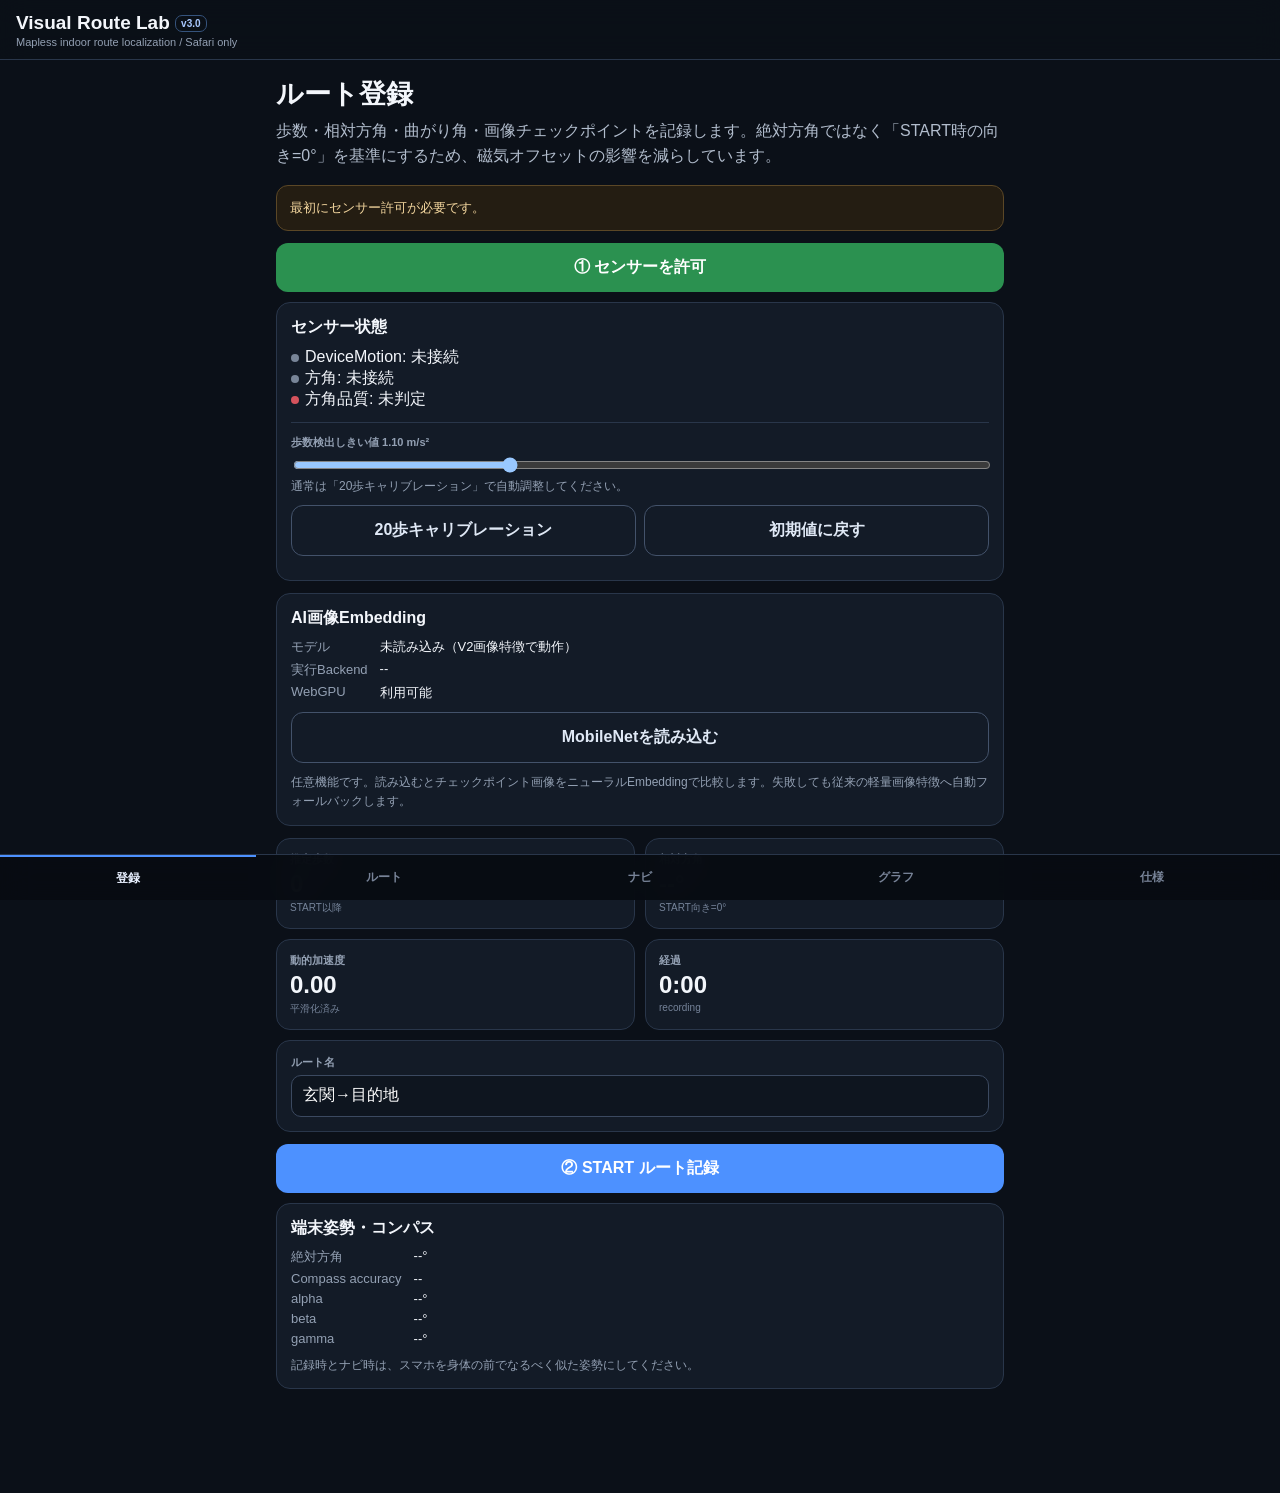
==== commit e461243e: "Add files via upload" ====
--- a/index.html
+++ b/index.html
@@ -8,12 +8,12 @@
 <meta name="apple-mobile-web-app-status-bar-style" content="black-translucent">
 <meta name="apple-mobile-web-app-title" content="Visual Route">
 <link rel="manifest" href="./manifest.webmanifest">
-<link rel="stylesheet" href="./style.css?v=2.0.0">
-<title>Visual Route Lab v2</title>
+<link rel="stylesheet" href="./style.css?v=3.0.0">
+<title>Visual Route Lab v3</title>
 </head>
 <body>
 <header>
-  <div class="header-title">Visual Route Lab <span class="version">v2.0</span></div>
+  <div class="header-title">Visual Route Lab <span class="version">v3.0</span></div>
   <div class="header-sub">Mapless indoor route localization / Safari only</div>
 </header>
 
@@ -51,6 +51,17 @@
       <div id="calibrationResult" class="small"></div>
     </div>
 
+    <div class="card">
+      <h2>AI画像Embedding</h2>
+      <div class="kv">
+        <div>モデル</div><div id="aiStatus">未読み込み（V2画像特徴で動作）</div>
+        <div>実行Backend</div><div id="aiBackend">--</div>
+        <div>WebGPU</div><div id="webgpuStatus">確認中</div>
+      </div>
+      <button id="btnLoadAI" class="btn secondary top-gap">MobileNetを読み込む</button>
+      <div class="note">任意機能です。読み込むとチェックポイント画像をニューラルEmbeddingで比較します。失敗しても従来の軽量画像特徴へ自動フォールバックします。</div>
+    </div>
+
     <div class="metrics">
       <div class="metric"><div class="metric-label">推定歩数</div><div id="recordSteps" class="metric-value">0</div><div class="metric-sub">START以降</div></div>
       <div class="metric"><div class="metric-label">相対方角</div><div id="relativeHeading" class="metric-value">--°</div><div class="metric-sub">START向き=0°</div></div>
@@ -95,7 +106,7 @@
 
   <section id="view-nav" class="view">
     <h1>簡易ナビ</h1>
-    <p class="lead">歩数だけでなく、相対方角・曲がり角で自動補正します。さらに画像チェックポイントで途中地点へ再ローカライズできます。</p>
+    <p class="lead">V3ではルート上の各地点に「現在いる確率」を持つベイズフィルタで、歩数・相対方角・曲がり角・画像を同時に統合します。</p>
 
     <div class="card">
       <label>対象ルート</label>
@@ -121,6 +132,12 @@
       <div id="nextTurn" class="turn">ルートを選択してください</div>
     </div>
 
+    <div class="card">
+      <h2>位置確率分布</h2>
+      <canvas id="beliefCanvas" class="belief-canvas" width="680" height="150"></canvas>
+      <div id="beliefCandidates" class="small">ルートを選択してください。</div>
+    </div>
+
     <div class="canvas-wrap">
       <canvas id="navCanvas" width="340" height="340"></canvas>
       <div class="small">START方向を上として描く相対軌跡。仮歩幅0.70mであり実寸地図ではありません。</div>
@@ -139,27 +156,57 @@
     </div>
   </section>
 
+  <section id="view-graph" class="view">
+    <h1>ルートグラフ</h1>
+    <p class="lead">複数ルートのチェックポイント画像を照合し、共通地点をNode、移動区間をEdgeとしてTopological Mapを自動構築します。実寸2D/3Dマップは不要です。</p>
+
+    <div class="card">
+      <h2>グラフ構築</h2>
+      <div class="row">
+        <button id="btnBuildGraph" class="btn">グラフを再構築</button>
+        <button id="btnLoadAIGraph" class="btn secondary">AIモデルを読み込む</button>
+      </div>
+      <div id="graphStatus" class="note">未構築。チェックポイント写真が多いほど共通地点を見つけやすくなります。</div>
+    </div>
+
+    <div class="metrics">
+      <div class="metric"><div class="metric-label">Nodes</div><div id="graphNodeCount" class="metric-value">0</div><div class="metric-sub">場所クラスタ</div></div>
+      <div class="metric"><div class="metric-label">Edges</div><div id="graphEdgeCount" class="metric-value">0</div><div class="metric-sub">登録移動区間</div></div>
+    </div>
+
+    <div class="card">
+      <h2>ノード間ナビ計画</h2>
+      <label>出発Node</label>
+      <select id="graphFrom"><option value="">選択</option></select>
+      <label class="top-gap">目的Node</label>
+      <select id="graphTo"><option value="">選択</option></select>
+      <button id="btnGraphPath" class="btn secondary top-gap">最短ルートを計算</button>
+      <div id="graphPathResult" class="note">グラフ構築後に選択できます。</div>
+    </div>
+
+    <div id="graphNodesList"></div>
+  </section>
+
   <section id="view-info" class="view">
     <h1>仕様・課題</h1>
     <div class="card">
-      <h2>V2で対応した課題</h2>
+      <h2>V3で追加した機能</h2>
       <ul class="compact-list">
-        <li>20歩キャリブレーションで歩数しきい値を自動調整</li>
-        <li>歩数検出を単純なしきい値交差から「平滑化＋局所ピーク」に改善</li>
-        <li>絶対コンパスではなくSTART基準の相対方角を使用</li>
-        <li>曲がり角アンカーで歩数ドリフトを自動補正</li>
-        <li>画像特徴量を高密度化し、第2候補との差も見て誤一致を抑制</li>
-        <li>写真の暗さ・コントラスト・エッジ量を品質判定</li>
-        <li>Safariが非表示になったら計測を止め、復帰後に明示再開</li>
-        <li>対応端末ではScreen Wake Lockで画面消灯を抑制</li>
-        <li>IndexedDBデータのJSONバックアップ/復元</li>
-        <li>Service Workerをnetwork-first化し、更新が古いキャッシュに張り付く問題を軽減</li>
+        <li>HMM型ベイズフィルタでルート全地点の確率分布を保持</li>
+        <li>歩数・相対方角・曲がり角・画像観測を同一の確率分布へ統合</li>
+        <li>確率分布のエントロピーとピーク集中度から信頼度を計算</li>
+        <li>MobileNet v2 (alpha 0.25) の画像Embeddingをブラウザ内で任意利用</li>
+        <li>AIモデルが使えない場合はV2の手作り特徴へ自動フォールバック</li>
+        <li>複数ルートの共通チェックポイントをクラスタリングしてTopological Mapを生成</li>
+        <li>ルートグラフ上でDijkstra最短経路を計算</li>
+        <li>V1/V2データをそのまま読み込み可能</li>
+        <li>V2の20歩キャリブレーション・画像品質判定・バックアップ等を継承</li>
       </ul>
     </div>
     <div class="card">
       <h2>残る制約</h2>
       <div class="note">
-        ARKit/SLAMではありません。絶対座標(x,y,z)は出ません。加速度ベース歩数は歩き方・持ち方で誤差が出ます。相対方角も磁気ドリフトの影響は残ります。画像照合は深層学習ではないため、似た廊下・大きな視点差・照明差には弱いです。
+        ARKit/SLAMではないため絶対座標(x,y,z)は出ません。加速度ベース歩数と相対方角には誤差が残ります。MobileNet Embeddingは意味的耐性を改善しますが、似た廊下・大きな視点差では曖昧性が残ります。AIモデルは初回にネットワークから読み込むため、オフライン時はV2画像特徴へフォールバックします。
       </div>
     </div>
   </section>
@@ -169,6 +216,7 @@
   <button data-view="record" class="active">登録</button>
   <button data-view="routes">ルート</button>
   <button data-view="nav">ナビ</button>
+  <button data-view="graph">グラフ</button>
   <button data-view="info">仕様</button>
 </nav>
 
@@ -181,6 +229,6 @@
   </div>
 </div>
 
-<script src="./app.js?v=2.0.0"></script>
+<script src="./app.js?v=3.0.0"></script>
 </body>
 </html>
--- a/style.css
+++ b/style.css
@@ -10,7 +10,17 @@
 .route{padding:13px;border:1px solid var(--line);border-radius:12px;background:#101721;margin-bottom:10px}.route-title{font-weight:800;font-size:17px}.route-meta{font-size:11px;color:var(--muted);margin:4px 0 10px}.pills{display:flex;gap:6px;flex-wrap:wrap;margin:7px 0}.pill{font-size:10px;background:#0b111a;border:1px solid #2c394d;color:#adb9c9;padding:5px 7px;border-radius:8px}
 .progress{height:12px;background:#0b1119;border-radius:999px;overflow:hidden;margin:10px 0}.progress>div{height:100%;background:var(--accent);width:0}.canvas-wrap{background:#0d141e;border:1px solid var(--line);border-radius:12px;padding:8px;margin:10px 0;text-align:center}canvas{width:100%;max-width:340px;aspect-ratio:1;background:#0b1118;border-radius:9px}.turn{font-weight:800;color:#f0c477;margin-top:8px}.confidence-high{color:#83dc98}.confidence-medium{color:#efc477}.confidence-low{color:#ff969d}
 .checkpoints{display:flex;gap:8px;overflow:auto;padding:4px 0}.checkpoint{min-width:104px}.checkpoint img{width:104px;height:78px;object-fit:cover;border-radius:8px;background:#090d13}.checkpoint div{font-size:10px;color:var(--muted);text-align:center;margin-top:2px}
-nav{position:fixed;left:0;right:0;bottom:0;z-index:30;display:grid;grid-template-columns:repeat(4,1fr);background:rgba(8,12,18,.96);backdrop-filter:blur(15px);border-top:1px solid var(--line);padding-bottom:env(safe-area-inset-bottom)}nav button{border:0;background:transparent;color:#778397;padding:13px 4px;font-weight:800;font-size:12px}nav button.active{color:#e8f0ff;border-top:2px solid var(--accent)}
+nav{position:fixed;left:0;right:0;bottom:0;z-index:30;display:grid;grid-template-columns:repeat(5,1fr);background:rgba(8,12,18,.96);backdrop-filter:blur(15px);border-top:1px solid var(--line);padding-bottom:env(safe-area-inset-bottom)}nav button{border:0;background:transparent;color:#778397;padding:13px 4px;font-weight:800;font-size:12px}nav button.active{color:#e8f0ff;border-top:2px solid var(--accent)}
 .modal{display:none;position:fixed;inset:0;z-index:50;background:#000}.modal.active{display:flex;flex-direction:column}.video-wrap{flex:1;min-height:0;display:flex;align-items:center;justify-content:center;background:#000}video{width:100%;height:100%;object-fit:cover}.camera-controls{padding:14px;background:#0b1018;padding-bottom:calc(14px + env(safe-area-inset-bottom))}.camera-help{margin-bottom:10px}.match{font-size:20px;font-weight:800;margin:8px 0}.match.good{color:#8fdfa1}.match.weak{color:#efc577}.match.bad{color:#ff9ca3}
 .resume-banner{position:fixed;left:10px;right:10px;top:calc(66px + env(safe-area-inset-top));z-index:45;background:#30240f;border:1px solid #755821;border-radius:12px;padding:11px 12px;color:#f5d79b;display:flex;gap:10px;align-items:center;justify-content:space-between;font-size:12px;box-shadow:0 8px 30px rgba(0,0,0,.35)}.resume-banner[hidden]{display:none}.mini-btn{border:0;background:#f0b953;color:#171106;font-weight:800;border-radius:9px;padding:9px 10px;white-space:nowrap}.compact-list{padding-left:20px;color:#c9d2df}.compact-list li{margin:5px 0}
 @media(max-width:420px){.row{flex-direction:column}.row .btn{margin-bottom:0}.metrics{gap:8px}.metric-value{font-size:22px}.resume-banner{align-items:flex-start;flex-direction:column}.mini-btn{width:100%}}
+
+
+/* v3 */
+.belief-canvas{width:100%;max-width:none;height:150px;aspect-ratio:auto;background:#0b1118;border-radius:9px}
+.graph-node{padding:12px;border:1px solid var(--line);border-radius:12px;background:#101721;margin-bottom:9px}
+.graph-node-title{font-weight:800}
+.graph-node-meta{font-size:11px;color:var(--muted);margin-top:4px}
+.graph-members{font-size:11px;color:#b8c3d2;margin-top:6px;line-height:1.5}
+.ai-ready{color:#83dc98}.ai-loading{color:#efc477}.ai-error{color:#ff969d}
+@media(max-width:420px){nav button{font-size:10px;padding-left:1px;padding-right:1px}}
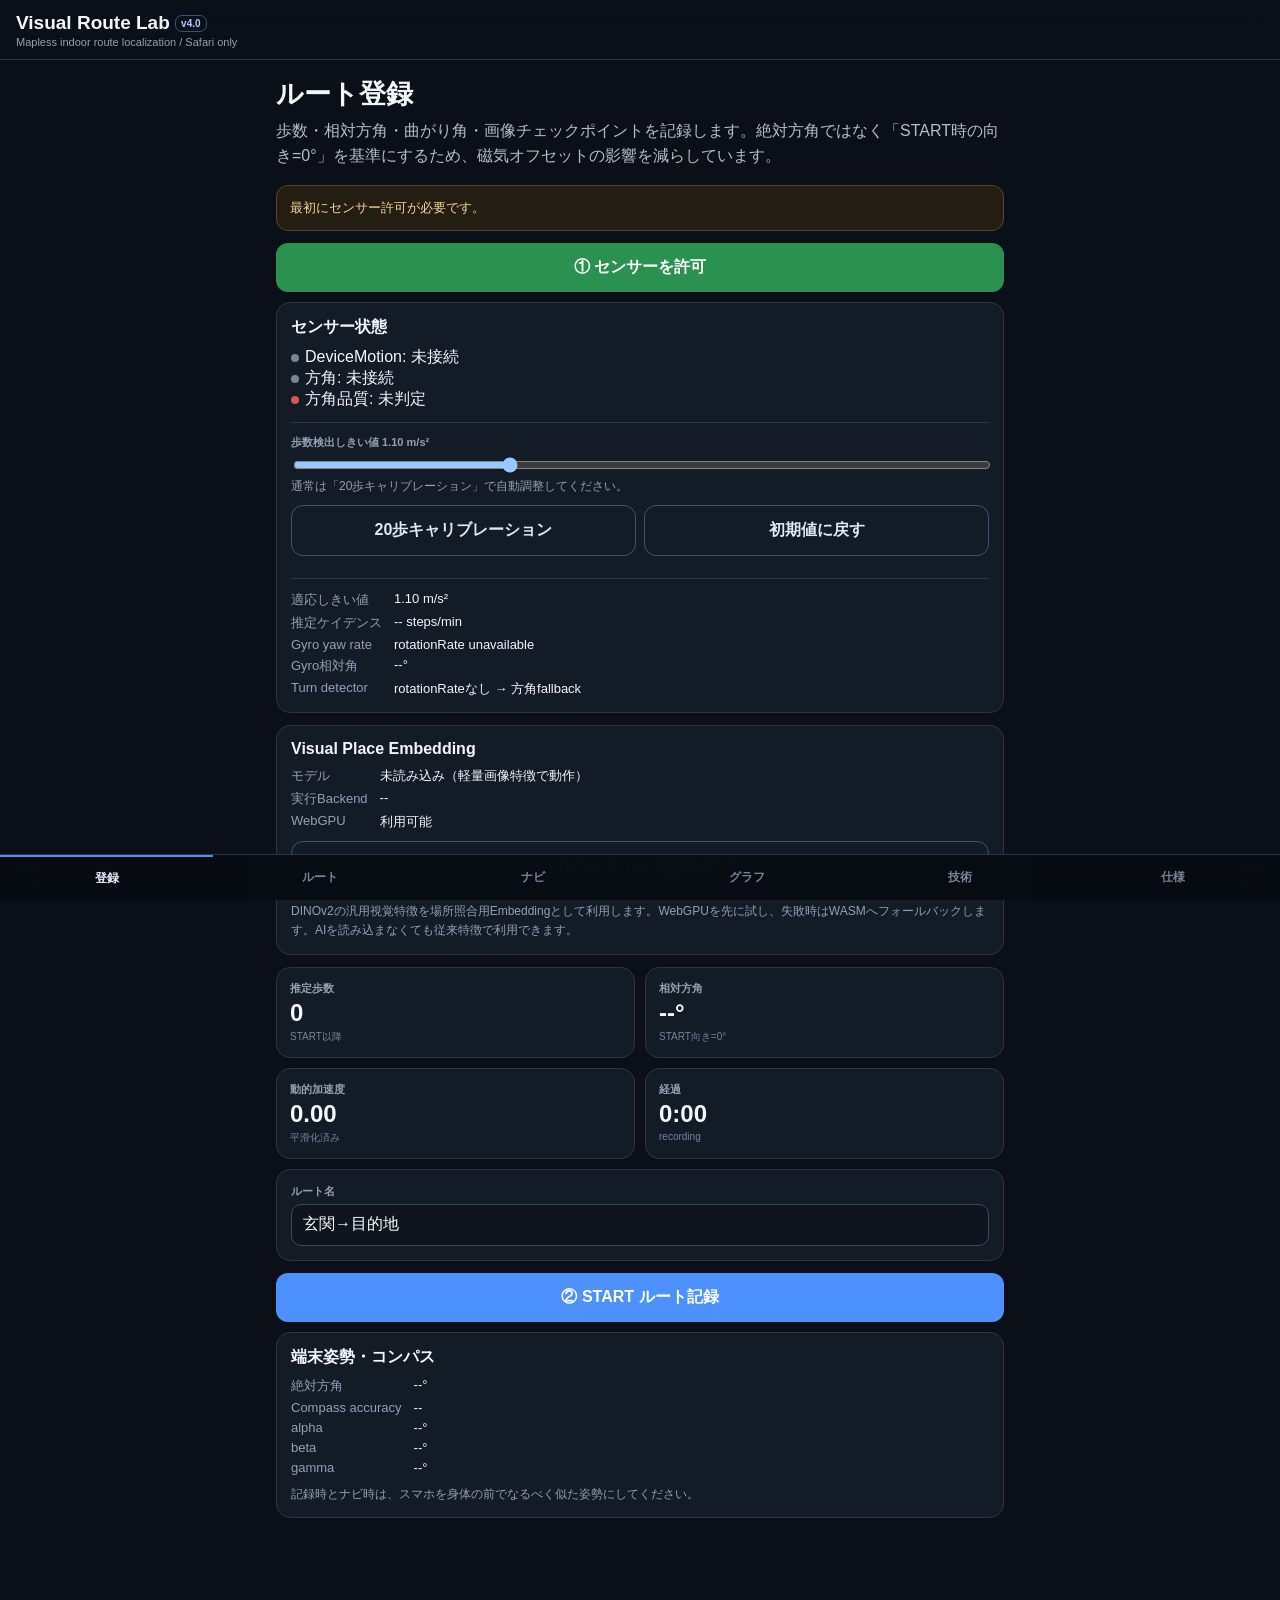
==== commit 3deab5fb: "Add files via upload" ====
--- a/index.html
+++ b/index.html
@@ -8,12 +8,12 @@
 <meta name="apple-mobile-web-app-status-bar-style" content="black-translucent">
 <meta name="apple-mobile-web-app-title" content="Visual Route">
 <link rel="manifest" href="./manifest.webmanifest">
-<link rel="stylesheet" href="./style.css?v=3.0.0">
-<title>Visual Route Lab v3</title>
+<link rel="stylesheet" href="./style.css?v=4.0.0">
+<title>Visual Route Lab v4</title>
 </head>
 <body>
 <header>
-  <div class="header-title">Visual Route Lab <span class="version">v3.0</span></div>
+  <div class="header-title">Visual Route Lab <span class="version">v4.0</span></div>
   <div class="header-sub">Mapless indoor route localization / Safari only</div>
 </header>
 
@@ -49,17 +49,25 @@
         <button id="btnResetCalibration" class="btn secondary">初期値に戻す</button>
       </div>
       <div id="calibrationResult" class="small"></div>
-    </div>
-
-    <div class="card">
-      <h2>AI画像Embedding</h2>
-      <div class="kv">
-        <div>モデル</div><div id="aiStatus">未読み込み（V2画像特徴で動作）</div>
+      <div class="divider"></div>
+      <div class="kv">
+        <div>適応しきい値</div><div id="effectiveThreshold">-- m/s²</div>
+        <div>推定ケイデンス</div><div id="cadenceStatus">-- steps/min</div>
+        <div>Gyro yaw rate</div><div id="gyroRate">-- °/s</div>
+        <div>Gyro相対角</div><div id="gyroYaw">--°</div>
+        <div>Turn detector</div><div id="gyroTurnStatus">待機</div>
+      </div>
+    </div>
+
+    <div class="card">
+      <h2>Visual Place Embedding</h2>
+      <div class="kv">
+        <div>モデル</div><div id="aiStatus">未読み込み（軽量画像特徴で動作）</div>
         <div>実行Backend</div><div id="aiBackend">--</div>
         <div>WebGPU</div><div id="webgpuStatus">確認中</div>
       </div>
-      <button id="btnLoadAI" class="btn secondary top-gap">MobileNetを読み込む</button>
-      <div class="note">任意機能です。読み込むとチェックポイント画像をニューラルEmbeddingで比較します。失敗しても従来の軽量画像特徴へ自動フォールバックします。</div>
+      <button id="btnLoadAI" class="btn secondary top-gap">DINOv2-smallを読み込む</button>
+      <div class="note">DINOv2の汎用視覚特徴を場所照合用Embeddingとして利用します。WebGPUを先に試し、失敗時はWASMへフォールバックします。AIを読み込まなくても従来特徴で利用できます。</div>
     </div>
 
     <div class="metrics">
@@ -133,6 +141,36 @@
     </div>
 
     <div class="card">
+      <h2>自動画像再ローカライズ</h2>
+      <label class="toggle-row"><input id="autoRelocEnabled" type="checkbox" checked> ナビ中にカメラで自動補正する</label>
+      <div class="row top-gap">
+        <div>
+          <label>走査間隔</label>
+          <select id="autoRelocInterval">
+            <option value="5">5秒（高負荷）</option>
+            <option value="8" selected>8秒（推奨）</option>
+            <option value="12">12秒（省電力）</option>
+          </select>
+        </div>
+        <div>
+          <label>最低移動量</label>
+          <select id="autoRelocMinSteps">
+            <option value="2">2歩</option>
+            <option value="4" selected>4歩</option>
+            <option value="6">6歩</option>
+          </select>
+        </div>
+      </div>
+      <div class="auto-camera-wrap top-gap">
+        <video id="autoVideo" playsinline autoplay muted></video>
+        <div>
+          <div id="autoRelocStatus" class="small">ナビ開始時にカメラを起動します。</div>
+          <div id="autoRelocLast" class="small">最終照合: --</div>
+        </div>
+      </div>
+    </div>
+
+    <div class="card">
       <h2>位置確率分布</h2>
       <canvas id="beliefCanvas" class="belief-canvas" width="680" height="150"></canvas>
       <div id="beliefCandidates" class="small">ルートを選択してください。</div>
@@ -164,7 +202,7 @@
       <h2>グラフ構築</h2>
       <div class="row">
         <button id="btnBuildGraph" class="btn">グラフを再構築</button>
-        <button id="btnLoadAIGraph" class="btn secondary">AIモデルを読み込む</button>
+        <button id="btnLoadAIGraph" class="btn secondary">DINOv2を読み込む</button>
       </div>
       <div id="graphStatus" class="note">未構築。チェックポイント写真が多いほど共通地点を見つけやすくなります。</div>
     </div>
@@ -172,6 +210,18 @@
     <div class="metrics">
       <div class="metric"><div class="metric-label">Nodes</div><div id="graphNodeCount" class="metric-value">0</div><div class="metric-sub">場所クラスタ</div></div>
       <div class="metric"><div class="metric-label">Edges</div><div id="graphEdgeCount" class="metric-value">0</div><div class="metric-sub">登録移動区間</div></div>
+    </div>
+
+    <div class="card">
+      <h2>誤結合防止</h2>
+      <div class="kv">
+        <div>採用match</div><div id="graphAccepted">0</div>
+        <div>相互最近傍NG</div><div id="graphRejectedMutual">0</div>
+        <div>類似度/候補差NG</div><div id="graphRejectedMargin">0</div>
+        <div>順序整合NG</div><div id="graphRejectedOrder">0</div>
+        <div>同一route競合NG</div><div id="graphRejectedConflict">0</div>
+      </div>
+      <div class="note top-gap">画像が似ているだけではNodeを統合しません。相互最近傍・第2候補との差・ルート順序整合・同一ルート重複禁止を通過した対応だけを採用します。</div>
     </div>
 
     <div class="card">
@@ -187,26 +237,96 @@
     <div id="graphNodesList"></div>
   </section>
 
+  <section id="view-tech" class="view">
+    <h1>技術スタック</h1>
+    <p class="lead">このアプリがiPhone Safariだけで何を使っているかを、実装層ごとに確認できます。バックエンドはありません。</p>
+
+    <div class="card">
+      <h2>実行・配信</h2>
+      <div class="tech-grid">
+        <div class="tech-item"><strong>Runtime</strong><span>iPhone Safari / Home Screen Web App</span></div>
+        <div class="tech-item"><strong>Frontend</strong><span>HTML5 + CSS + Vanilla JavaScript</span></div>
+        <div class="tech-item"><strong>Hosting</strong><span>GitHub Pages / HTTPS</span></div>
+        <div class="tech-item"><strong>Offline</strong><span>Service Worker / Cache API</span></div>
+      </div>
+    </div>
+
+    <div class="card">
+      <h2>ブラウザAPI</h2>
+      <div class="tech-grid">
+        <div class="tech-item"><strong>IMU</strong><span>DeviceMotionEvent acceleration / rotationRate</span></div>
+        <div class="tech-item"><strong>方角</strong><span>DeviceOrientationEvent / webkitCompassHeading</span></div>
+        <div class="tech-item"><strong>Camera</strong><span>MediaDevices.getUserMedia</span></div>
+        <div class="tech-item"><strong>Storage</strong><span>IndexedDB + File/Blob</span></div>
+        <div class="tech-item"><strong>画面維持</strong><span>Screen Wake Lock API（対応時）</span></div>
+        <div class="tech-item"><strong>PWA</strong><span>Web App Manifest</span></div>
+      </div>
+    </div>
+
+    <div class="card">
+      <h2>自己位置推定アルゴリズム</h2>
+      <div class="architecture">加速度 → Adaptive Step Detector ─┐
+rotationRate + gravity → Gyro yaw ─┤
+Compass → slow drift correction ───┤
+DINOv2 / image descriptor ─────────┤
+                                   ▼
+                         Bayesian Route Filter
+                                   ▼
+                       MAP位置 / Confidence</div>
+      <div class="tech-grid top-gap">
+        <div class="tech-item"><strong>Step</strong><span>rolling MAD + cadence + peak detector</span></div>
+        <div class="tech-item"><strong>Turn</strong><span>gravity-projected gyroscope yaw</span></div>
+        <div class="tech-item"><strong>Localization</strong><span>Discrete Bayesian / HMM-style route filter</span></div>
+        <div class="tech-item"><strong>Graph</strong><span>Mutual nearest matching + order consistency + Dijkstra</span></div>
+      </div>
+    </div>
+
+    <div class="card">
+      <h2>画像AI</h2>
+      <div class="tech-grid">
+        <div class="tech-item"><strong>Library</strong><span>@huggingface/transformers 4.0.1（CDN dynamic import）</span></div>
+        <div class="tech-item"><strong>Model</strong><span>Xenova/dinov2-small / image-feature-extraction</span></div>
+        <div class="tech-item"><strong>Runtime</strong><span>Transformers.js → ONNX Runtime Web</span></div>
+        <div class="tech-item"><strong>Acceleration</strong><span>WebGPU優先 / WASM fallback</span></div>
+        <div class="tech-item"><strong>Fallback</strong><span>RGB + luminance + edge + perceptual hash</span></div>
+        <div class="tech-item"><strong>Privacy</strong><span>推論は端末内。画像アップロード用APIなし</span></div>
+      </div>
+      <div class="note top-gap">DINOv2はVisual Place Recognition専用にfine-tuneされたモデルではなく、自己教師ありの汎用視覚特徴です。V4では分類用MobileNetより場所照合に適した特徴抽出器として採用し、将来の専用VPRモデルへ差し替え可能なAdapter構造にしています。</div>
+    </div>
+
+    <div class="card">
+      <h2>この端末のCapability</h2>
+      <div class="kv">
+        <div>Secure Context</div><div id="capSecure">--</div>
+        <div>DeviceMotion</div><div id="capMotion">--</div>
+        <div>rotationRate</div><div id="capGyro">--</div>
+        <div>Camera API</div><div id="capCamera">--</div>
+        <div>IndexedDB</div><div id="capIndexedDB">--</div>
+        <div>Wake Lock</div><div id="capWakeLock">--</div>
+        <div>WebGPU</div><div id="capWebGPU">--</div>
+        <div>AI backend</div><div id="capAIBackend">未読み込み</div>
+      </div>
+    </div>
+  </section>
+
   <section id="view-info" class="view">
     <h1>仕様・課題</h1>
     <div class="card">
-      <h2>V3で追加した機能</h2>
+      <h2>V4で対応した課題</h2>
       <ul class="compact-list">
-        <li>HMM型ベイズフィルタでルート全地点の確率分布を保持</li>
-        <li>歩数・相対方角・曲がり角・画像観測を同一の確率分布へ統合</li>
-        <li>確率分布のエントロピーとピーク集中度から信頼度を計算</li>
-        <li>MobileNet v2 (alpha 0.25) の画像Embeddingをブラウザ内で任意利用</li>
-        <li>AIモデルが使えない場合はV2の手作り特徴へ自動フォールバック</li>
-        <li>複数ルートの共通チェックポイントをクラスタリングしてTopological Mapを生成</li>
-        <li>ルートグラフ上でDijkstra最短経路を計算</li>
-        <li>V1/V2データをそのまま読み込み可能</li>
-        <li>V2の20歩キャリブレーション・画像品質判定・バックアップ等を継承</li>
+        <li>固定しきい値中心の歩数検出 → rolling MAD + 歩行周期による適応型Step Detector</li>
+        <li>コンパス中心の曲がり判定 → rotationRateを重力方向へ射影したGyro yawを主体に変更</li>
+        <li>MobileNet分類Embedding → DINOv2 image-feature-extractionへ変更</li>
+        <li>手動画像補正 → ナビ中の低頻度自動再ローカライズを追加</li>
+        <li>Graphの画像類似だけによる誤結合 → 相互最近傍・margin・順序整合・route競合防止を追加</li>
+        <li>技術構成が見えない → アプリ内に「技術」タブとCapability表示を追加</li>
+        <li>V1〜V3データ互換を維持</li>
       </ul>
     </div>
     <div class="card">
       <h2>残る制約</h2>
       <div class="note">
-        ARKit/SLAMではないため絶対座標(x,y,z)は出ません。加速度ベース歩数と相対方角には誤差が残ります。MobileNet Embeddingは意味的耐性を改善しますが、似た廊下・大きな視点差では曖昧性が残ります。AIモデルは初回にネットワークから読み込むため、オフライン時はV2画像特徴へフォールバックします。
+        ARKit/SLAMではないため絶対座標(x,y,z)は出ません。DINOv2を使っても、同じ外観の反復廊下や大きな視点差では曖昧性が残ります。自動カメラ照合はバッテリー・発熱とのトレードオフがあるため低頻度実行です。DINOv2モデルを未読込/取得できない場合は軽量画像特徴へフォールバックします。
       </div>
     </div>
   </section>
@@ -217,6 +337,7 @@
   <button data-view="routes">ルート</button>
   <button data-view="nav">ナビ</button>
   <button data-view="graph">グラフ</button>
+  <button data-view="tech">技術</button>
   <button data-view="info">仕様</button>
 </nav>
 
@@ -229,6 +350,6 @@
   </div>
 </div>
 
-<script src="./app.js?v=3.0.0"></script>
+<script src="./app.js?v=4.0.0"></script>
 </body>
 </html>
--- a/style.css
+++ b/style.css
@@ -10,7 +10,7 @@
 .route{padding:13px;border:1px solid var(--line);border-radius:12px;background:#101721;margin-bottom:10px}.route-title{font-weight:800;font-size:17px}.route-meta{font-size:11px;color:var(--muted);margin:4px 0 10px}.pills{display:flex;gap:6px;flex-wrap:wrap;margin:7px 0}.pill{font-size:10px;background:#0b111a;border:1px solid #2c394d;color:#adb9c9;padding:5px 7px;border-radius:8px}
 .progress{height:12px;background:#0b1119;border-radius:999px;overflow:hidden;margin:10px 0}.progress>div{height:100%;background:var(--accent);width:0}.canvas-wrap{background:#0d141e;border:1px solid var(--line);border-radius:12px;padding:8px;margin:10px 0;text-align:center}canvas{width:100%;max-width:340px;aspect-ratio:1;background:#0b1118;border-radius:9px}.turn{font-weight:800;color:#f0c477;margin-top:8px}.confidence-high{color:#83dc98}.confidence-medium{color:#efc477}.confidence-low{color:#ff969d}
 .checkpoints{display:flex;gap:8px;overflow:auto;padding:4px 0}.checkpoint{min-width:104px}.checkpoint img{width:104px;height:78px;object-fit:cover;border-radius:8px;background:#090d13}.checkpoint div{font-size:10px;color:var(--muted);text-align:center;margin-top:2px}
-nav{position:fixed;left:0;right:0;bottom:0;z-index:30;display:grid;grid-template-columns:repeat(5,1fr);background:rgba(8,12,18,.96);backdrop-filter:blur(15px);border-top:1px solid var(--line);padding-bottom:env(safe-area-inset-bottom)}nav button{border:0;background:transparent;color:#778397;padding:13px 4px;font-weight:800;font-size:12px}nav button.active{color:#e8f0ff;border-top:2px solid var(--accent)}
+nav{position:fixed;left:0;right:0;bottom:0;z-index:30;display:grid;grid-template-columns:repeat(6,1fr);background:rgba(8,12,18,.96);backdrop-filter:blur(15px);border-top:1px solid var(--line);padding-bottom:env(safe-area-inset-bottom)}nav button{border:0;background:transparent;color:#778397;padding:13px 4px;font-weight:800;font-size:12px}nav button.active{color:#e8f0ff;border-top:2px solid var(--accent)}
 .modal{display:none;position:fixed;inset:0;z-index:50;background:#000}.modal.active{display:flex;flex-direction:column}.video-wrap{flex:1;min-height:0;display:flex;align-items:center;justify-content:center;background:#000}video{width:100%;height:100%;object-fit:cover}.camera-controls{padding:14px;background:#0b1018;padding-bottom:calc(14px + env(safe-area-inset-bottom))}.camera-help{margin-bottom:10px}.match{font-size:20px;font-weight:800;margin:8px 0}.match.good{color:#8fdfa1}.match.weak{color:#efc577}.match.bad{color:#ff9ca3}
 .resume-banner{position:fixed;left:10px;right:10px;top:calc(66px + env(safe-area-inset-top));z-index:45;background:#30240f;border:1px solid #755821;border-radius:12px;padding:11px 12px;color:#f5d79b;display:flex;gap:10px;align-items:center;justify-content:space-between;font-size:12px;box-shadow:0 8px 30px rgba(0,0,0,.35)}.resume-banner[hidden]{display:none}.mini-btn{border:0;background:#f0b953;color:#171106;font-weight:800;border-radius:9px;padding:9px 10px;white-space:nowrap}.compact-list{padding-left:20px;color:#c9d2df}.compact-list li{margin:5px 0}
 @media(max-width:420px){.row{flex-direction:column}.row .btn{margin-bottom:0}.metrics{gap:8px}.metric-value{font-size:22px}.resume-banner{align-items:flex-start;flex-direction:column}.mini-btn{width:100%}}
@@ -24,3 +24,14 @@
 .graph-members{font-size:11px;color:#b8c3d2;margin-top:6px;line-height:1.5}
 .ai-ready{color:#83dc98}.ai-loading{color:#efc477}.ai-error{color:#ff969d}
 @media(max-width:420px){nav button{font-size:10px;padding-left:1px;padding-right:1px}}
+
+
+/* v4 */
+.toggle-row{display:flex;align-items:center;gap:9px;font-size:13px;color:#d5dfec;font-weight:700}
+.toggle-row input{width:20px;height:20px;accent-color:var(--accent)}
+.auto-camera-wrap{display:grid;grid-template-columns:120px 1fr;gap:10px;align-items:center}
+.auto-camera-wrap video{width:120px;height:90px;border-radius:9px;background:#060a0f;object-fit:cover;border:1px solid var(--line)}
+.tech-grid{display:grid;grid-template-columns:1fr 1fr;gap:9px}.tech-item{background:#0f1722;border:1px solid #26364b;border-radius:10px;padding:10px;display:flex;flex-direction:column;gap:4px}.tech-item strong{font-size:11px;color:#8fb8f2}.tech-item span{font-size:12px;color:#d3dce9;line-height:1.45}
+.architecture{white-space:pre;overflow:auto;background:#091019;border:1px solid var(--line);border-radius:10px;padding:12px;font:11px/1.55 ui-monospace,SFMono-Regular,Menlo,monospace;color:#cdd9e9}
+.cap-ok{color:#83dc98}.cap-warn{color:#efc477}.cap-bad{color:#ff969d}
+@media(max-width:520px){.tech-grid{grid-template-columns:1fr}.auto-camera-wrap{grid-template-columns:96px 1fr}.auto-camera-wrap video{width:96px;height:72px}nav button{font-size:9px;padding-left:0;padding-right:0}}
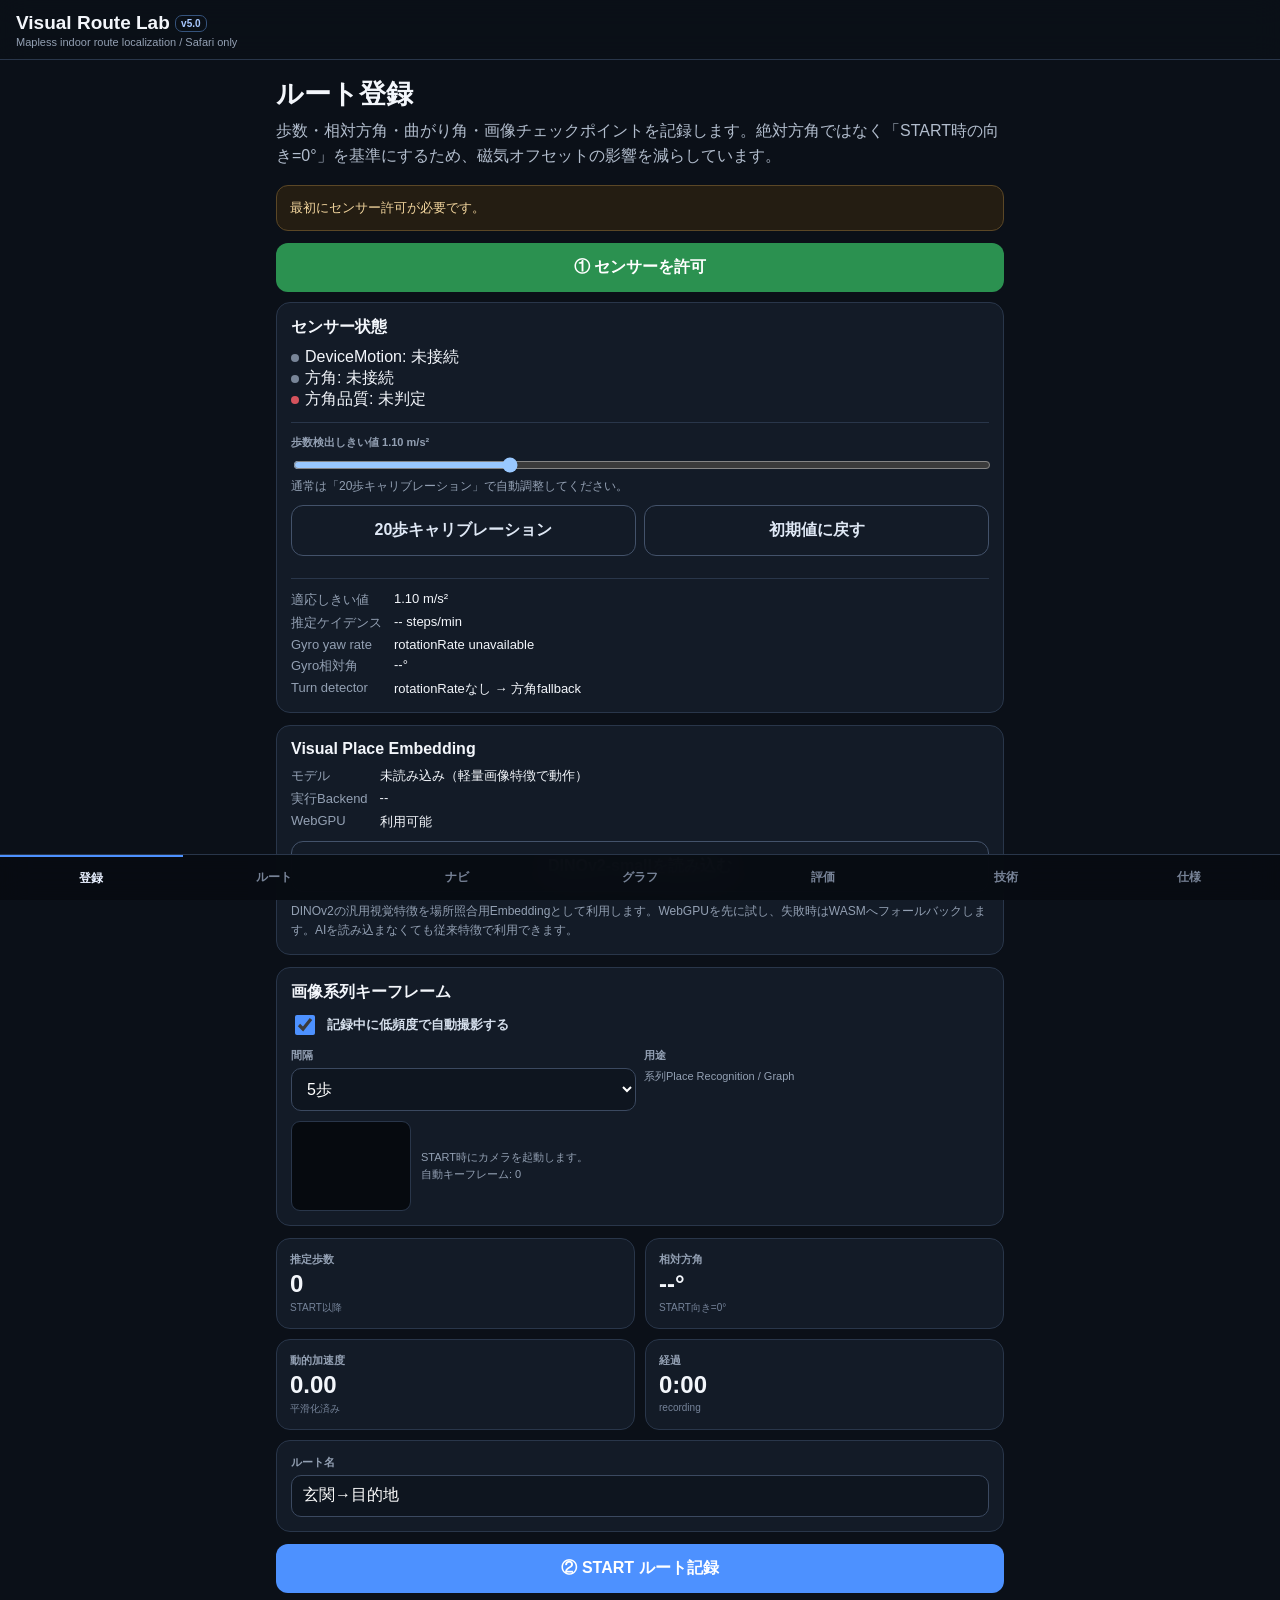
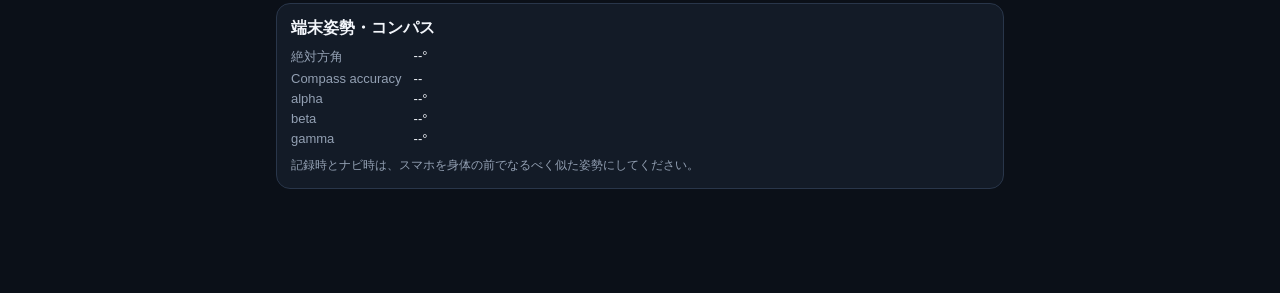
==== commit a726d4aa: "Add files via upload" ====
--- a/index.html
+++ b/index.html
@@ -8,12 +8,12 @@
 <meta name="apple-mobile-web-app-status-bar-style" content="black-translucent">
 <meta name="apple-mobile-web-app-title" content="Visual Route">
 <link rel="manifest" href="./manifest.webmanifest">
-<link rel="stylesheet" href="./style.css?v=4.0.0">
-<title>Visual Route Lab v4</title>
+<link rel="stylesheet" href="./style.css?v=5.0.0">
+<title>Visual Route Lab v5</title>
 </head>
 <body>
 <header>
-  <div class="header-title">Visual Route Lab <span class="version">v4.0</span></div>
+  <div class="header-title">Visual Route Lab <span class="version">v5.0</span></div>
   <div class="header-sub">Mapless indoor route localization / Safari only</div>
 </header>
 
@@ -70,6 +70,19 @@
       <div class="note">DINOv2の汎用視覚特徴を場所照合用Embeddingとして利用します。WebGPUを先に試し、失敗時はWASMへフォールバックします。AIを読み込まなくても従来特徴で利用できます。</div>
     </div>
 
+    <div class="card">
+      <h2>画像系列キーフレーム</h2>
+      <label class="toggle-row"><input id="recordAutoKeyframes" type="checkbox" checked> 記録中に低頻度で自動撮影する</label>
+      <div class="row top-gap">
+        <div><label>間隔</label><select id="recordKeyframeSteps"><option value="3">3歩</option><option value="5" selected>5歩</option><option value="8">8歩</option></select></div>
+        <div><label>用途</label><div class="small">系列Place Recognition / Graph</div></div>
+      </div>
+      <div class="auto-camera-wrap top-gap">
+        <video id="recordVisionVideo" playsinline autoplay muted></video>
+        <div><div id="recordVisionStatus" class="small">START時にカメラを起動します。</div><div id="recordVisionCount" class="small">自動キーフレーム: 0</div></div>
+      </div>
+    </div>
+
     <div class="metrics">
       <div class="metric"><div class="metric-label">推定歩数</div><div id="recordSteps" class="metric-value">0</div><div class="metric-sub">START以降</div></div>
       <div class="metric"><div class="metric-label">相対方角</div><div id="relativeHeading" class="metric-value">--°</div><div class="metric-sub">START向き=0°</div></div>
@@ -114,7 +127,7 @@
 
   <section id="view-nav" class="view">
     <h1>簡易ナビ</h1>
-    <p class="lead">V3ではルート上の各地点に「現在いる確率」を持つベイズフィルタで、歩数・相対方角・曲がり角・画像を同時に統合します。</p>
+    <p class="lead">V5ではベイズ位置分布に加えて、LOCALIZED / UNCERTAIN / LOSTを明示判定し、画像系列・Ground Truth評価・自動学習を統合します。</p>
 
     <div class="card">
       <label>対象ルート</label>
@@ -126,6 +139,14 @@
       <div class="metric"><div class="metric-label">進捗</div><div id="navProgressValue" class="metric-value">0%</div><div class="metric-sub">route position</div></div>
       <div class="metric"><div class="metric-label">信頼度</div><div id="navConfidence" class="metric-value confidence-medium">--</div><div class="metric-sub">複数情報から評価</div></div>
       <div class="metric"><div class="metric-label">相対方角</div><div id="navRelativeHeading" class="metric-value">--°</div><div class="metric-sub">NAV開始向き=0°</div></div>
+    </div>
+
+    <div class="card loc-state-card">
+      <div class="loc-state-row">
+        <div><div class="metric-label">Localization State</div><div id="localizationState" class="loc-state localizing">LOCALIZING</div></div>
+        <div class="loc-state-right"><div id="localizationReason" class="small">ナビ開始待ち</div><div id="localizationTimer" class="small">--</div></div>
+      </div>
+      <div class="note top-gap">確率分布・方角整合・直近の画像観測から状態を判定します。LOST時は誤った位置を確定表示せず、画像再取得を優先します。</div>
     </div>
 
     <div class="card">
@@ -166,8 +187,21 @@
         <div>
           <div id="autoRelocStatus" class="small">ナビ開始時にカメラを起動します。</div>
           <div id="autoRelocLast" class="small">最終照合: --</div>
+          <div id="sequenceStatus" class="small">画像系列: 0 / 4 frames</div>
         </div>
       </div>
+    </div>
+
+    <div class="card">
+      <h2>Ground Truth（評価用）</h2>
+      <div class="note">実際に登録時のチェックポイント/曲がり角/GOALへ到達したときに記録します。ここで初めて「推定が何歩ずれたか」を定量化できます。</div>
+      <label class="top-gap">既知地点</label>
+      <select id="gtAnchorSelect"><option value="">地点を選択</option></select>
+      <div class="row top-gap">
+        <div><label>または登録ルート上の歩数地点</label><input id="gtStepInput" type="number" min="0" step="1" placeholder="例: 24"></div>
+        <div class="gt-action"><button id="btnMarkGT" class="btn good">今ここをGT記録</button></div>
+      </div>
+      <div id="gtLastResult" class="small">未記録</div>
     </div>
 
     <div class="card">
@@ -220,8 +254,9 @@
         <div>類似度/候補差NG</div><div id="graphRejectedMargin">0</div>
         <div>順序整合NG</div><div id="graphRejectedOrder">0</div>
         <div>同一route競合NG</div><div id="graphRejectedConflict">0</div>
-      </div>
-      <div class="note top-gap">画像が似ているだけではNodeを統合しません。相互最近傍・第2候補との差・ルート順序整合・同一ルート重複禁止を通過した対応だけを採用します。</div>
+        <div>前後文脈NG</div><div id="graphRejectedContext">0</div>
+      </div>
+      <div class="note top-gap">画像が似ているだけではNodeを統合しません。相互最近傍・第2候補との差・順序に加え、前後anchorまでの歩数差と局所turn signatureを文脈として検証します。</div>
     </div>
 
     <div class="card">
@@ -235,6 +270,56 @@
     </div>
 
     <div id="graphNodesList"></div>
+  </section>
+
+  <section id="view-eval" class="view">
+    <h1>評価・学習</h1>
+    <p class="lead">V5は精度を「感覚」ではなく数値で比較します。Ground Truthから誤差統計を作り、ベイズフィルタのパラメータを自動調整できます。</p>
+
+    <div class="card">
+      <h2>評価対象</h2>
+      <label>ルート</label>
+      <select id="evalRouteSelect"><option value="">全ルート</option></select>
+      <div class="row top-gap"><button id="btnRefreshEval" class="btn secondary">集計を更新</button><button id="btnExportEvalCSV" class="btn secondary">CSV書き出し</button></div>
+    </div>
+
+    <div class="metrics eval-metrics">
+      <div class="metric"><div class="metric-label">GT samples</div><div id="evalGtCount" class="metric-value">0</div><div class="metric-sub">真値記録数</div></div>
+      <div class="metric"><div class="metric-label">MAE</div><div id="evalMAE" class="metric-value">--</div><div class="metric-sub">steps</div></div>
+      <div class="metric"><div class="metric-label">Median</div><div id="evalMedian" class="metric-value">--</div><div class="metric-sub">steps</div></div>
+      <div class="metric"><div class="metric-label">P95</div><div id="evalP95" class="metric-value">--</div><div class="metric-sub">steps</div></div>
+      <div class="metric"><div class="metric-label">GOAL成功</div><div id="evalGoalRate" class="metric-value">--</div><div class="metric-sub">±3 steps</div></div>
+      <div class="metric"><div class="metric-label">画像補正精度</div><div id="evalVisualRate" class="metric-value">--</div><div class="metric-sub">GTで検証済み</div></div>
+    </div>
+
+    <div class="card">
+      <h2>Localization状態</h2>
+      <div class="kv"><div>評価sessions</div><div id="evalSessionCount">0</div><div>LOST遷移</div><div id="evalLostCount">0</div><div>GT時LOST率</div><div id="evalLostRate">--</div></div>
+    </div>
+
+    <div class="card">
+      <h2>ベイズパラメータ自動学習</h2>
+      <div class="kv"><div>Step advance</div><div id="tuneStepAdvance">--</div><div>Heading σ</div><div id="tuneHeadingSigma">--</div><div>Visual σ</div><div id="tuneVisualSigma">--</div><div>学習sample</div><div id="tuneSamples">0</div></div>
+      <div class="row top-gap"><button id="btnTrainParams" class="btn">GTから学習</button><button id="btnResetParams" class="btn secondary">既定値に戻す</button></div>
+      <div id="tuneStatus" class="note">Ground Truthが5点以上あると学習できます。</div>
+    </div>
+
+    <div class="card">
+      <h2>Runtime Diagnostics</h2>
+      <div class="kv">
+        <div>Session</div><div id="diagSession">--</div>
+        <div>Motion rate</div><div id="diagMotionHz">-- Hz</div>
+        <div>AI inference median</div><div id="diagAiMedian">-- ms</div>
+        <div>AI inference P95</div><div id="diagAiP95">-- ms</div>
+        <div>Auto scans</div><div id="diagAutoScans">0</div>
+        <div>Auto accepted</div><div id="diagAutoAccepted">0</div>
+        <div>Sequence frames</div><div id="diagSequenceFrames">0</div>
+        <div>Battery API</div><div id="diagBattery">--</div>
+        <div>JS heap</div><div id="diagMemory">--</div>
+      </div>
+    </div>
+
+    <div class="card"><h2>Ground Truth履歴</h2><div id="evalRecordsList" class="eval-list"><div class="note">まだ評価データがありません。</div></div></div>
   </section>
 
   <section id="view-tech" class="view">
@@ -265,19 +350,19 @@
 
     <div class="card">
       <h2>自己位置推定アルゴリズム</h2>
-      <div class="architecture">加速度 → Adaptive Step Detector ─┐
+      <div class="architecture">加速度 → Adaptive Step Detector + learned advance ─┐
 rotationRate + gravity → Gyro yaw ─┤
 Compass → slow drift correction ───┤
-DINOv2 / image descriptor ─────────┤
+DINOv2 sequence / image descriptor ──────┤
                                    ▼
-                         Bayesian Route Filter
+                Bayesian Route Filter + LOST FSM
                                    ▼
                        MAP位置 / Confidence</div>
       <div class="tech-grid top-gap">
         <div class="tech-item"><strong>Step</strong><span>rolling MAD + cadence + peak detector</span></div>
         <div class="tech-item"><strong>Turn</strong><span>gravity-projected gyroscope yaw</span></div>
-        <div class="tech-item"><strong>Localization</strong><span>Discrete Bayesian / HMM-style route filter</span></div>
-        <div class="tech-item"><strong>Graph</strong><span>Mutual nearest matching + order consistency + Dijkstra</span></div>
+        <div class="tech-item"><strong>Localization</strong><span>Discrete Bayesian filter + LOCALIZED/UNCERTAIN/LOST FSM</span></div>
+        <div class="tech-item"><strong>VPR</strong><span>DINOv2 + 4-frame sequence consistency</span></div><div class="tech-item"><strong>Evaluation</strong><span>Ground Truth / MAE / Median / P95 / GOAL率</span></div><div class="tech-item"><strong>Auto tuning</strong><span>GTからstep advance / heading σ / visual σを学習</span></div><div class="tech-item"><strong>Graph</strong><span>MNN + order + neighbor context + Dijkstra</span></div>
       </div>
     </div>
 
@@ -312,21 +397,22 @@
   <section id="view-info" class="view">
     <h1>仕様・課題</h1>
     <div class="card">
-      <h2>V4で対応した課題</h2>
+      <h2>V5で対応した課題</h2>
       <ul class="compact-list">
-        <li>固定しきい値中心の歩数検出 → rolling MAD + 歩行周期による適応型Step Detector</li>
-        <li>コンパス中心の曲がり判定 → rotationRateを重力方向へ射影したGyro yawを主体に変更</li>
-        <li>MobileNet分類Embedding → DINOv2 image-feature-extractionへ変更</li>
-        <li>手動画像補正 → ナビ中の低頻度自動再ローカライズを追加</li>
-        <li>Graphの画像類似だけによる誤結合 → 相互最近傍・margin・順序整合・route競合防止を追加</li>
-        <li>技術構成が見えない → アプリ内に「技術」タブとCapability表示を追加</li>
-        <li>V1〜V3データ互換を維持</li>
+        <li>精度を測れない → Ground Truth記録とMAE / Median / P95 / GOAL成功率を追加</li>
+        <li>常にどこかを返す → LOCALIZED / UNCERTAIN / LOST状態機械を追加</li>
+        <li>画像1枚のPlace Recognition → 直近最大4フレームの時系列整合を追加</li>
+        <li>登録画像が疎い → ルート記録中の自動キーフレームを追加</li>
+        <li>ベイズ係数が固定 → GT履歴からstep advance / heading σ / visual σを自動学習</li>
+        <li>Graph誤結合 → 前後anchor距離と局所turn signatureの文脈検証を追加</li>
+        <li>負荷が見えない → Motion Hz / AI推論時間 / scan数等のRuntime Diagnosticsを追加</li>
+        <li>V4のAdaptive Step / Gyro turn / DINOv2 / Bayesian Filter / 自動再ローカライズを継承</li>
       </ul>
     </div>
     <div class="card">
       <h2>残る制約</h2>
       <div class="note">
-        ARKit/SLAMではないため絶対座標(x,y,z)は出ません。DINOv2を使っても、同じ外観の反復廊下や大きな視点差では曖昧性が残ります。自動カメラ照合はバッテリー・発熱とのトレードオフがあるため低頻度実行です。DINOv2モデルを未読込/取得できない場合は軽量画像特徴へフォールバックします。
+        ARKit/SLAMではないため絶対座標(x,y,z)は出ません。V5は曖昧なときにLOSTを返せるようにしましたが、反復廊下・大きな視点差・カメラ遮蔽では再ローカライズできない場合があります。評価値は登録ルート上の「歩数地点」を真値とした相対誤差であり、メートル測量精度ではありません。
       </div>
     </div>
   </section>
@@ -337,6 +423,7 @@
   <button data-view="routes">ルート</button>
   <button data-view="nav">ナビ</button>
   <button data-view="graph">グラフ</button>
+  <button data-view="eval">評価</button>
   <button data-view="tech">技術</button>
   <button data-view="info">仕様</button>
 </nav>
@@ -350,6 +437,6 @@
   </div>
 </div>
 
-<script src="./app.js?v=4.0.0"></script>
+<script src="./app.js?v=5.0.0"></script>
 </body>
 </html>
--- a/style.css
+++ b/style.css
@@ -10,7 +10,7 @@
 .route{padding:13px;border:1px solid var(--line);border-radius:12px;background:#101721;margin-bottom:10px}.route-title{font-weight:800;font-size:17px}.route-meta{font-size:11px;color:var(--muted);margin:4px 0 10px}.pills{display:flex;gap:6px;flex-wrap:wrap;margin:7px 0}.pill{font-size:10px;background:#0b111a;border:1px solid #2c394d;color:#adb9c9;padding:5px 7px;border-radius:8px}
 .progress{height:12px;background:#0b1119;border-radius:999px;overflow:hidden;margin:10px 0}.progress>div{height:100%;background:var(--accent);width:0}.canvas-wrap{background:#0d141e;border:1px solid var(--line);border-radius:12px;padding:8px;margin:10px 0;text-align:center}canvas{width:100%;max-width:340px;aspect-ratio:1;background:#0b1118;border-radius:9px}.turn{font-weight:800;color:#f0c477;margin-top:8px}.confidence-high{color:#83dc98}.confidence-medium{color:#efc477}.confidence-low{color:#ff969d}
 .checkpoints{display:flex;gap:8px;overflow:auto;padding:4px 0}.checkpoint{min-width:104px}.checkpoint img{width:104px;height:78px;object-fit:cover;border-radius:8px;background:#090d13}.checkpoint div{font-size:10px;color:var(--muted);text-align:center;margin-top:2px}
-nav{position:fixed;left:0;right:0;bottom:0;z-index:30;display:grid;grid-template-columns:repeat(6,1fr);background:rgba(8,12,18,.96);backdrop-filter:blur(15px);border-top:1px solid var(--line);padding-bottom:env(safe-area-inset-bottom)}nav button{border:0;background:transparent;color:#778397;padding:13px 4px;font-weight:800;font-size:12px}nav button.active{color:#e8f0ff;border-top:2px solid var(--accent)}
+nav{position:fixed;left:0;right:0;bottom:0;z-index:30;display:grid;grid-template-columns:repeat(7,1fr);background:rgba(8,12,18,.96);backdrop-filter:blur(15px);border-top:1px solid var(--line);padding-bottom:env(safe-area-inset-bottom)}nav button{border:0;background:transparent;color:#778397;padding:13px 4px;font-weight:800;font-size:12px}nav button.active{color:#e8f0ff;border-top:2px solid var(--accent)}
 .modal{display:none;position:fixed;inset:0;z-index:50;background:#000}.modal.active{display:flex;flex-direction:column}.video-wrap{flex:1;min-height:0;display:flex;align-items:center;justify-content:center;background:#000}video{width:100%;height:100%;object-fit:cover}.camera-controls{padding:14px;background:#0b1018;padding-bottom:calc(14px + env(safe-area-inset-bottom))}.camera-help{margin-bottom:10px}.match{font-size:20px;font-weight:800;margin:8px 0}.match.good{color:#8fdfa1}.match.weak{color:#efc577}.match.bad{color:#ff9ca3}
 .resume-banner{position:fixed;left:10px;right:10px;top:calc(66px + env(safe-area-inset-top));z-index:45;background:#30240f;border:1px solid #755821;border-radius:12px;padding:11px 12px;color:#f5d79b;display:flex;gap:10px;align-items:center;justify-content:space-between;font-size:12px;box-shadow:0 8px 30px rgba(0,0,0,.35)}.resume-banner[hidden]{display:none}.mini-btn{border:0;background:#f0b953;color:#171106;font-weight:800;border-radius:9px;padding:9px 10px;white-space:nowrap}.compact-list{padding-left:20px;color:#c9d2df}.compact-list li{margin:5px 0}
 @media(max-width:420px){.row{flex-direction:column}.row .btn{margin-bottom:0}.metrics{gap:8px}.metric-value{font-size:22px}.resume-banner{align-items:flex-start;flex-direction:column}.mini-btn{width:100%}}
@@ -35,3 +35,12 @@
 .architecture{white-space:pre;overflow:auto;background:#091019;border:1px solid var(--line);border-radius:10px;padding:12px;font:11px/1.55 ui-monospace,SFMono-Regular,Menlo,monospace;color:#cdd9e9}
 .cap-ok{color:#83dc98}.cap-warn{color:#efc477}.cap-bad{color:#ff969d}
 @media(max-width:520px){.tech-grid{grid-template-columns:1fr}.auto-camera-wrap{grid-template-columns:96px 1fr}.auto-camera-wrap video{width:96px;height:72px}nav button{font-size:9px;padding-left:0;padding-right:0}}
+
+
+/* v5 */
+.loc-state-card{border-width:1px}.loc-state-row{display:flex;justify-content:space-between;gap:12px;align-items:center}.loc-state-right{text-align:right;max-width:58%}
+.loc-state{font-size:23px;font-weight:900;letter-spacing:.4px;margin-top:3px}.loc-state.localized{color:#74d58b}.loc-state.uncertain{color:#f0c36c}.loc-state.lost{color:#ff858e}.loc-state.localizing{color:#84b5ff}
+.gt-action{display:flex;align-items:flex-end}.gt-action .btn{margin:0}input[type="number"]{width:100%;border:1px solid #3b4960;background:#0e151f;color:white;border-radius:10px;padding:11px}
+.eval-metrics{grid-template-columns:repeat(2,1fr)}.eval-list{display:grid;gap:8px}.eval-record{background:#0f1620;border:1px solid var(--line);border-radius:10px;padding:10px}.eval-record strong{display:block;margin-bottom:3px}.eval-error-good{color:#7edc93}.eval-error-mid{color:#efc577}.eval-error-bad{color:#ff969d}
+.tech-item.wide{grid-column:1/-1}.sequence-good{color:#7edc93}.sequence-weak{color:#efc577}
+@media(min-width:650px){.eval-metrics{grid-template-columns:repeat(3,1fr)}}
